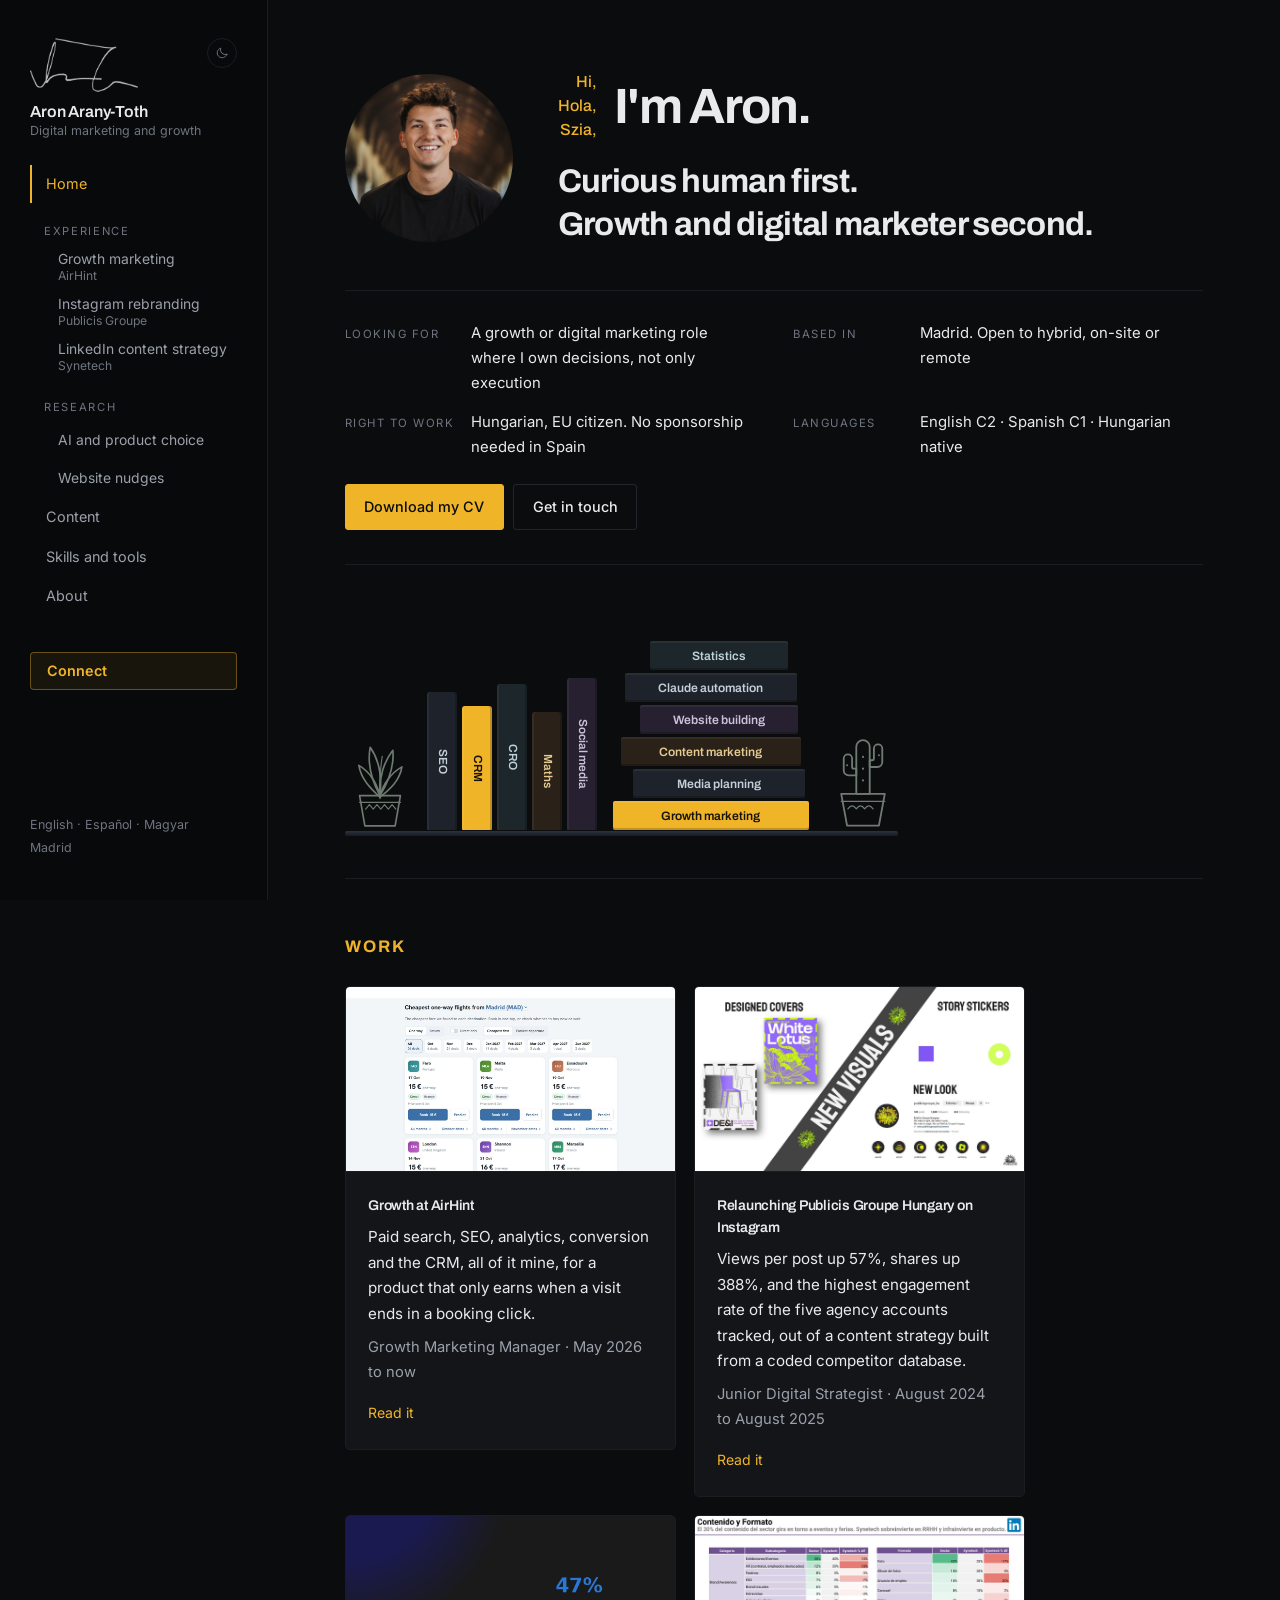
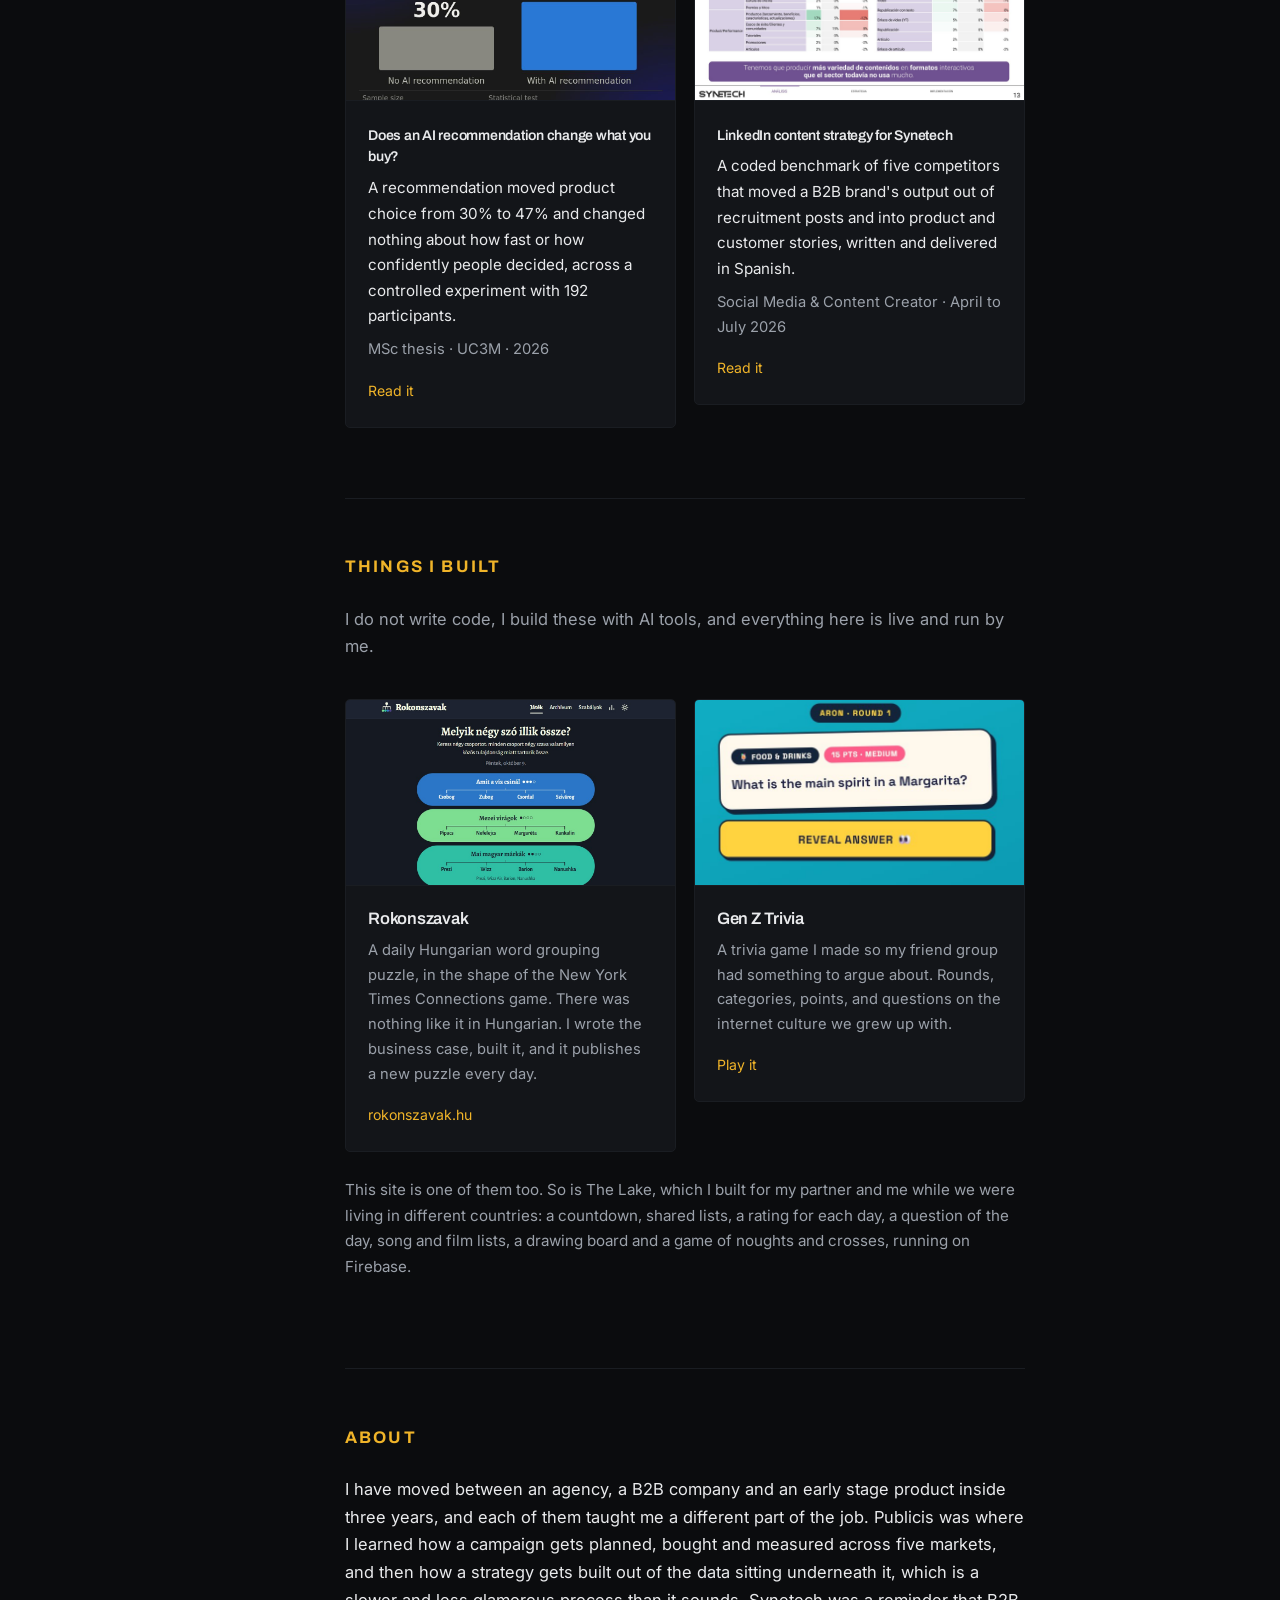
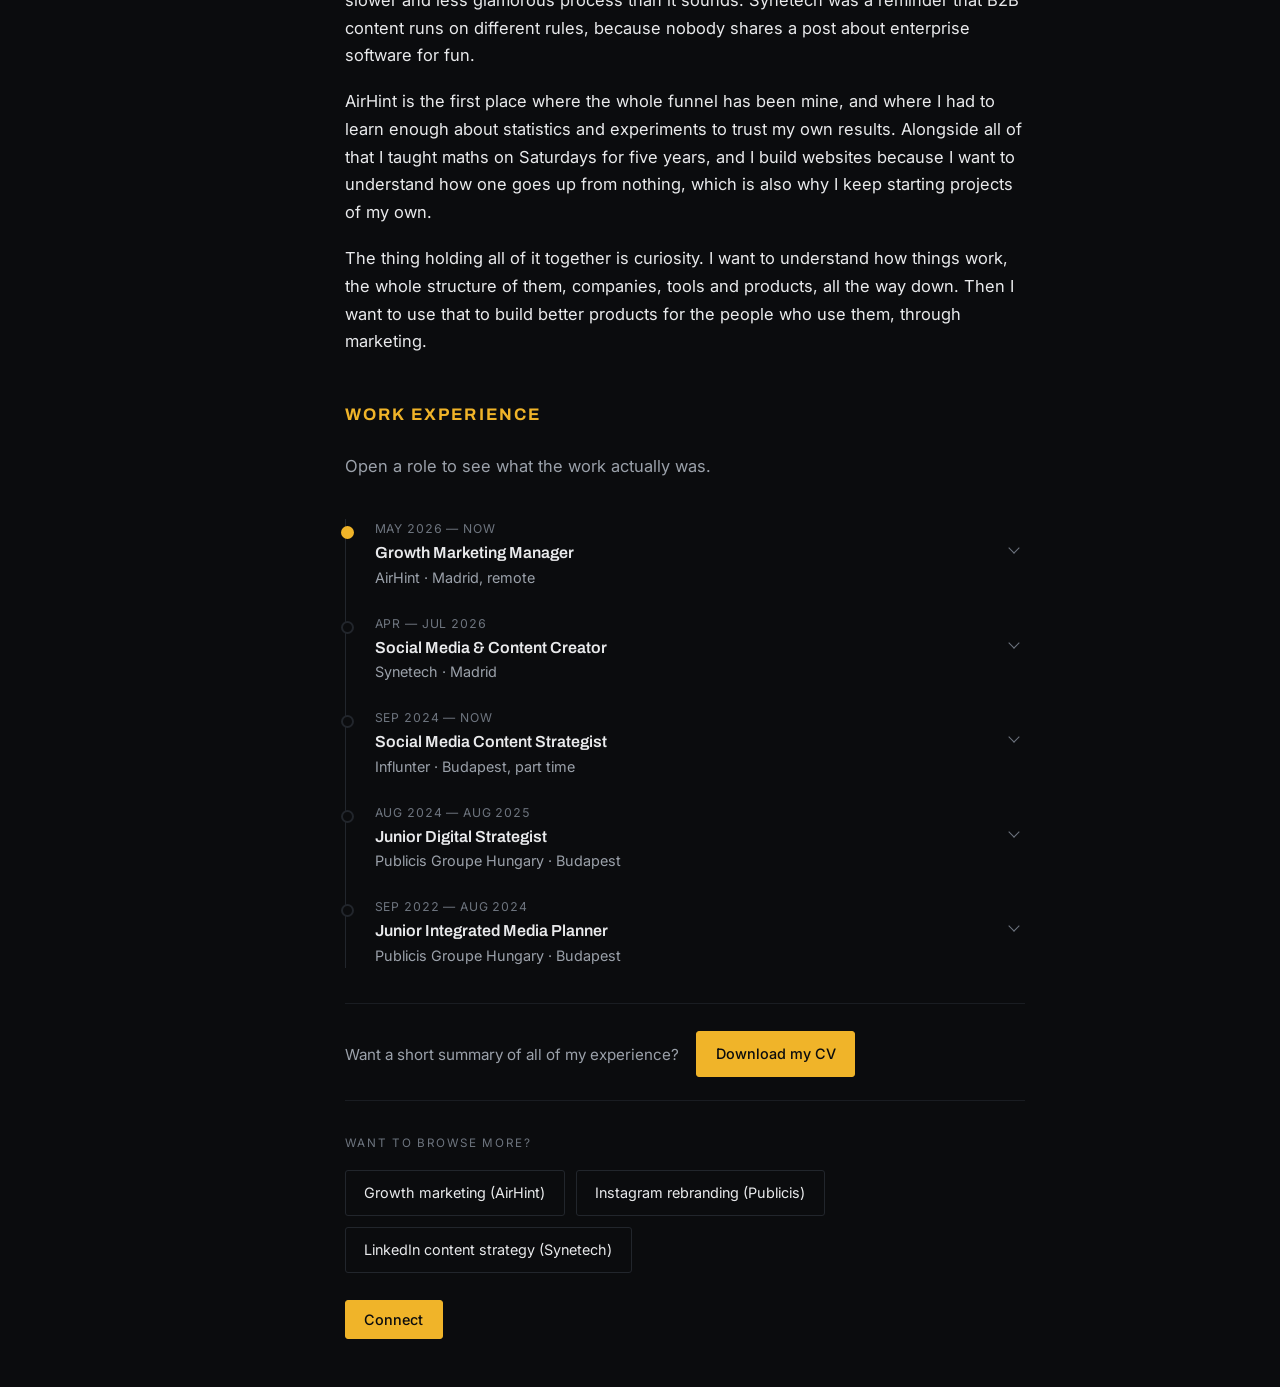
==== index.html @ 2235c55f "Add files via upload" ====
<!DOCTYPE html>
<html lang="en">
<head>
<meta charset="utf-8">
<meta name="viewport" content="width=device-width, initial-scale=1">
<title>Aron Arany-Toth — Digital marketing and growth</title>
<meta name="description" content="Digital marketing and growth. Paid search, content strategy and campaign analysis. Madrid, working in English, Spanish and Hungarian.">
<link rel="preconnect" href="https://fonts.googleapis.com">
<link rel="preconnect" href="https://fonts.gstatic.com" crossorigin>
<link href="https://fonts.googleapis.com/css2?family=Archivo:wght@500;600;700&family=Inter:wght@400;500;600&display=swap" rel="stylesheet">
<link rel="stylesheet" href="style.css">
<script>
(function(){var t="dark";try{t=localStorage.getItem("theme")||"dark";}catch(e){}document.documentElement.setAttribute("data-theme",t);})();
</script>
</head>
<body>
<a class="skip" href="#main">Skip to content</a>

<aside class="sidebar">
  <div class="side-top">
    <img class="signature" src="assets/signature.png" alt="">
    <div class="side-name">
      <strong>Aron Arany-Toth</strong>
      <span>Digital marketing and growth</span>
    </div>
    <button class="theme-toggle" type="button" data-theme-toggle title="Switch to light mode" aria-label="Switch to light mode">
      <svg class="icon-moon" viewBox="0 0 24 24" aria-hidden="true" xmlns="http://www.w3.org/2000/svg">
        <path d="M20.4 14.3A8.5 8.5 0 0 1 9.7 3.6a8.5 8.5 0 1 0 10.7 10.7Z"/>
      </svg>
      <svg class="icon-sun" viewBox="0 0 24 24" aria-hidden="true" xmlns="http://www.w3.org/2000/svg">
        <circle cx="12" cy="12" r="4.2"/>
        <path d="M12 2.4v2.4M12 19.2v2.4M4.2 4.2l1.7 1.7M18.1 18.1l1.7 1.7M2.4 12h2.4M19.2 12h2.4M4.2 19.8l1.7-1.7M18.1 5.9l1.7-1.7"/>
      </svg>
      <span class="sr-only theme-label">Light</span>
    </button>
  </div>

  <nav class="nav" aria-label="Pages">
    <a href="index.html" class="active">Home</a>
    <p class="nav-group">Experience</p>
    <a href="airhint.html" class="navsub two"><span class="n1">Growth marketing</span><span class="n2">AirHint</span></a>
    <a href="publicis.html" class="navsub two"><span class="n1">Instagram rebranding</span><span class="n2">Publicis Groupe</span></a>
    <a href="synetech.html" class="navsub two"><span class="n1">LinkedIn content strategy</span><span class="n2">Synetech</span></a>
    <p class="nav-group">Research</p>
    <a href="research.html" class="navsub">AI and product choice</a>
    <a href="research-booking.html" class="navsub">Website nudges</a>
    <a href="content.html">Content</a>
    <a href="skills.html">Skills and tools</a>
    <a href="about.html">About</a>
  </nav>

  <button class="nav-connect" type="button" data-connect>Connect</button>

  <div class="side-bottom">
    <p>English · Español · Magyar</p>
    <p>Madrid</p>
  </div>
</aside>

<main id="main">

<section class="hero">
  <img class="hero-photo" src="assets/aron.jpg" alt="Aron Arany-Toth">
  <div class="hero-text">
    <div class="greet">
      <div class="greet-langs"><span>Hi,</span><span>Hola,</span><span>Szia,</span></div>
      <h1 class="greet-name">I'm Aron.</h1>
    </div>
    <p class="hero-head">Curious human first.<br>Growth and digital marketer second.</p>
  </div>
</section>

<section class="facts">
  <dl>
    <div><dt>Looking for</dt><dd>A growth or digital marketing role where I own decisions, not only execution</dd></div>
    <div><dt>Based in</dt><dd>Madrid. Open to hybrid, on-site or remote</dd></div>
    <div><dt>Right to work</dt><dd>Hungarian, EU citizen. No sponsorship needed in Spain</dd></div>
    <div><dt>Languages</dt><dd>English C2 &#183; Spanish C1 &#183; Hungarian native</dd></div>
  </dl>
  <div class="facts-cta">
    <a class="btn primary" href="assets/cv.pdf">Download my CV</a>
    <button class="btn" type="button" data-connect>Get in touch</button>
  </div>
</section>

<section class="section curious">
  <div class="shelf">
    <div class="shelf-row">
      <svg class="plant" viewBox="0 0 82 150" aria-hidden="true" xmlns="http://www.w3.org/2000/svg">
      <path d="M41 104 C30 84 24 62 28 40 C38 54 44 76 41 104Z"/>
      <path d="M41 104 C52 86 60 66 58 44 C47 58 39 80 41 104Z"/>
      <path d="M41 106 C28 94 16 82 13 64 C27 72 38 88 41 106Z"/>
      <path d="M41 106 C55 95 67 84 70 66 C56 74 44 89 41 106Z"/>
      <path d="M41 108 C40 92 41 70 44 52" class="thin"/>
      <path d="M14 104 L68 104 L61 144 L21 144 Z"/>
      <path d="M14 113 L68 113" class="thin"/>
      <path d="M22 122 l5 -6 5 6 5 -6 5 6 5 -6 5 6 5 -6 5 6" class="thin"/>
    </svg>
      <ul class="standing">
        <li class="book sp1" style="height:138px;animation-delay:0ms"><a href="airhint.html"><span>SEO</span></a></li>
        <li class="book sp3" style="height:124px;animation-delay:60ms"><a href="airhint.html"><span>CRM</span></a></li>
        <li class="book sp4" style="height:146px;animation-delay:120ms"><a href="airhint.html"><span>CRO</span></a></li>
        <li class="book sp2" style="height:118px;animation-delay:180ms"><a href="about.html"><span>Maths</span></a></li>
        <li class="book sp5" style="height:152px;animation-delay:240ms"><a href="publicis.html"><span>Social media</span></a></li>
      </ul>
      <ul class="stack">
        <li class="flat sp4" style="width:138px;animation-delay:300ms"><a href="research.html">Statistics</a></li>
        <li class="flat sp1" style="width:172px;animation-delay:360ms"><a href="#built">Claude automation</a></li>
        <li class="flat sp5" style="width:158px;animation-delay:420ms"><a href="#built">Website building</a></li>
        <li class="flat sp2" style="width:180px;animation-delay:480ms"><a href="synetech.html">Content marketing</a></li>
        <li class="flat sp1" style="width:172px;animation-delay:540ms"><a href="skills.html">Media planning</a></li>
        <li class="flat sp3" style="width:196px;animation-delay:600ms"><a href="airhint.html">Growth marketing</a></li>
      </ul>
      <svg class="plant" viewBox="0 0 74 150" aria-hidden="true" xmlns="http://www.w3.org/2000/svg">
      <path d="M29 106 L29 50 a8 8 0 0 1 16 0 L45 106Z"/>
      <path d="M29 84 L20 84 a6 6 0 0 1 -6 -6 L14 64 a5 5 0 0 1 10 0 L24 74 a2 2 0 0 0 2 2 L29 76Z"/>
      <path d="M45 74 L54 74 a6 6 0 0 0 6 -6 L60 52 a5 5 0 0 0 -10 0 L50 64 a2 2 0 0 1 -2 2 L45 66Z"/>
      <circle cx="37" cy="62" r="1.3" class="fill"/><circle cx="37" cy="76" r="1.3" class="fill"/>
      <circle cx="37" cy="90" r="1.3" class="fill"/><circle cx="18" cy="72" r="1.2" class="fill"/>
      <circle cx="56" cy="60" r="1.2" class="fill"/>
      <path d="M11 106 L63 106 L56 144 L18 144 Z"/>
      <path d="M11 115 L63 115" class="thin"/>
      <path d="M19 124 q5 -7 10 0 q5 -7 10 0 q5 -7 10 0" class="thin"/>
    </svg>
    </div>
    <div class="shelf-board"></div>
  </div>
</section>

<section class="section">
  <h2 class="sec-title">Work</h2>
  <div class="cards">

    <article class="card">
      <a class="thumb wide" href="airhint.html">
        <img src="assets/airhint/deals-page.jpg" alt="The AirHint deals page">
      </a>
      <div class="card-body">
        <h3><a href="airhint.html">Growth at AirHint</a></h3>
        <p class="card-lead">Paid search, SEO, analytics, conversion and the CRM, all of it mine, for a product that only earns when a visit ends in a booking click.</p>
        <p class="card-meta">Growth Marketing Manager · May 2026 to now</p>
        <a href="airhint.html">Read it</a>
      </div>
    </article>

    <article class="card">
      <a class="thumb wide" href="publicis.html">
        <img src="assets/publicis/new-visuals.jpg" alt="Publicis Instagram redesign">
      </a>
      <div class="card-body">
        <h3><a href="publicis.html">Relaunching Publicis Groupe Hungary on Instagram</a></h3>
        <p class="card-lead">Views per post up 57%, shares up 388%, and the highest engagement rate of the five agency accounts tracked, out of a content strategy built from a coded competitor database.</p>
        <p class="card-meta">Junior Digital Strategist · August 2024 to August 2025</p>
        <a href="publicis.html">Read it</a>
      </div>
    </article>

    <article class="card">
      <a class="thumb wide" href="research.html">
        <img src="assets/thesis-chart.jpg" alt="Thesis result chart">
      </a>
      <div class="card-body">
        <h3><a href="research.html">Does an AI recommendation change what you buy?</a></h3>
        <p class="card-lead">A recommendation moved product choice from 30% to 47% and changed nothing about how fast or how confidently people decided, across a controlled experiment with 192 participants.</p>
        <p class="card-meta">MSc thesis · UC3M · 2026</p>
        <a href="research.html">Read it</a>
      </div>
    </article>

    <article class="card">
      <a class="thumb wide" href="synetech.html">
        <img src="assets/synetech/linkedin-formats.jpg" alt="LinkedIn content and format benchmark">
      </a>
      <div class="card-body">
        <h3><a href="synetech.html">LinkedIn content strategy for Synetech</a></h3>
        <p class="card-lead">A coded benchmark of five competitors that moved a B2B brand's output out of recruitment posts and into product and customer stories, written and delivered in Spanish.</p>
        <p class="card-meta">Social Media &amp; Content Creator · April to July 2026</p>
        <a href="synetech.html">Read it</a>
      </div>
    </article>

  </div>
</section>

<section id="built" class="section">
  <h2 class="sec-title">Things I built</h2>
  <p class="sec-intro">I do not write code, I build these with AI tools, and everything here is live and run by me.</p>
  <div class="cards">
    <article class="card">
      <a class="thumb wide" href="https://rokonszavak.hu" target="_blank" rel="noopener">
        <img src="assets/work/rokonszavak-game.jpg" alt="A solved Rokonszavak puzzle showing three colour-coded groups of four Hungarian words">
      </a>
      <div class="card-body">
        <h3>Rokonszavak</h3>
        <p>A daily Hungarian word grouping puzzle, in the shape of the New York Times Connections game. There was nothing like it in Hungarian. I wrote the business case, built it, and it publishes a new puzzle every day.</p>
        <a href="https://rokonszavak.hu" target="_blank" rel="noopener">rokonszavak.hu</a>
      </div>
    </article>
    <article class="card">
      <a class="thumb wide" href="https://theataron.github.io/genztrivia/" target="_blank" rel="noopener">
        <img src="assets/work/genz-trivia.jpg" alt="A Gen Z Trivia question card: food and drinks, 15 points, medium">
      </a>
      <div class="card-body">
        <h3>Gen Z Trivia</h3>
        <p>A trivia game I made so my friend group had something to argue about. Rounds, categories, points, and questions on the internet culture we grew up with.</p>
        <a href="https://theataron.github.io/genztrivia/" target="_blank" rel="noopener">Play it</a>
      </div>
    </article>
  </div>
  <p class="after-cards">This site is one of them too. So is The Lake, which I built for my partner and me while we were living in different countries: a countdown, shared lists, a rating for each day, a question of the day, song and film lists, a drawing board and a game of noughts and crosses, running on Firebase.</p>
</section>

<section class="section">
  <h2 class="sec-title">About</h2>
  <p>I have moved between an agency, a B2B company and an early stage product inside three years, and each of them taught me a different part of the job. Publicis was where I learned how a campaign gets planned, bought and measured across five markets, and then how a strategy gets built out of the data sitting underneath it, which is a slower and less glamorous process than it sounds. Synetech was a reminder that B2B content runs on different rules, because nobody shares a post about enterprise software for fun.</p>
  <p>AirHint is the first place where the whole funnel has been mine, and where I had to learn enough about statistics and experiments to trust my own results. Alongside all of that I taught maths on Saturdays for five years, and I build websites because I want to understand how one goes up from nothing, which is also why I keep starting projects of my own.</p>
  <p>The thing holding all of it together is curiosity. I want to understand how things work, the whole structure of them, companies, tools and products, all the way down. Then I want to use that to build better products for the people who use them, through marketing.</p>

  <h2 class="sec-title tl-title">Work experience</h2>
  <p class="sec-intro">Open a role to see what the work actually was.</p>
  <ol class="timeline">
    <li>
      <details class="tl-item">
        <summary>
          <span class="tl-date">May 2026 &mdash; now</span>
          <span class="tl-role">Growth Marketing Manager</span>
          <span class="tl-org">AirHint &middot; Madrid, remote</span>
        </summary>
        <ul class="tl-points">
          <li>Google Ads search campaigns in English, Spanish and Portuguese.</li>
          <li>SEO, and daily traffic analysis in Google Analytics and Search Console, including the work on where the site&rsquo;s AI referral traffic comes from and why it converts four times better than average.</li>
          <li>Conversion analysis and A/B tests in GrowthBook.</li>
          <li>The CRM and email lifecycle I am building in Brevo.</li>
        </ul>
        <p class="tl-link"><a href="airhint.html">Read the case study</a></p>
      </details>
    </li>
    <li>
      <details class="tl-item">
        <summary>
          <span class="tl-date">Apr &mdash; Jul 2026</span>
          <span class="tl-role">Social Media &amp; Content Creator</span>
          <span class="tl-org">Synetech &middot; Madrid</span>
        </summary>
        <ul class="tl-points">
          <li>Rebuilt the LinkedIn content strategy for an education technology company out of a coded benchmark of five competitors, written and delivered in Spanish.</li>
          <li>Brand assets, logos and icons drawn to their brand book in Illustrator.</li>
        </ul>
        <p class="tl-link"><a href="synetech.html">Read the case study</a></p>
      </details>
    </li>
    <li>
      <details class="tl-item">
        <summary>
          <span class="tl-date">Sep 2024 &mdash; now</span>
          <span class="tl-role">Social Media Content Strategist</span>
          <span class="tl-org">Influnter &middot; Budapest, part time</span>
        </summary>
        <ul class="tl-points">
          <li>Influencer and social concepts for Nike, Costa Coffee, Madame Tussauds and ChatGPT, on Instagram and TikTok.</li>
        </ul>
      </details>
    </li>
    <li>
      <details class="tl-item">
        <summary>
          <span class="tl-date">Aug 2024 &mdash; Aug 2025</span>
          <span class="tl-role">Junior Digital Strategist</span>
          <span class="tl-org">Publicis Groupe Hungary &middot; Budapest</span>
        </summary>
        <ul class="tl-points">
          <li>Paid and organic social across Instagram, TikTok, Facebook and LinkedIn for five European markets.</li>
          <li>Relaunched the agency&rsquo;s own Instagram account off a competitive content database I built.</li>
          <li>Turned campaign performance data into recommendations the creative team could act on, which is where most of my analytics habits come from.</li>
        </ul>
        <p class="tl-link"><a href="publicis.html">Read the case study</a></p>
      </details>
    </li>
    <li>
      <details class="tl-item">
        <summary>
          <span class="tl-date">Sep 2022 &mdash; Aug 2024</span>
          <span class="tl-role">Junior Integrated Media Planner</span>
          <span class="tl-org">Publicis Groupe Hungary &middot; Budapest</span>
        </summary>
        <ul class="tl-points">
          <li>Planned and monitored integrated campaigns across digital (local, social, programmatic), television, out of home, radio and partnerships, the largest of them carrying a yearly budget over &euro;4M.</li>
          <li>Clients: Disney, Disney+, National Geographic, Disney Channel, Lindt, Diageo and Spin Master, planned and tracked in Excel.</li>
          <li>Ad serving and audience research in Campaign Manager, AdReal, Gemius, Kantar and TGI, with the work tracked in Jira.</li>
        </ul>
      </details>
    </li>
  </ol>

  <div class="cv-cta">
    <p>Want a short summary of all of my experience?</p>
    <a class="btn primary" href="assets/cv.pdf">Download my CV</a>
  </div>
</section>


<nav class="onward" aria-label="More pages">
  <p class="onward-label">Want to browse more?</p>
  <div class="onward-links">
    <a href="airhint.html">Growth marketing (AirHint)</a>
    <a href="publicis.html">Instagram rebranding (Publicis)</a>
    <a href="synetech.html">LinkedIn content strategy (Synetech)</a>
  </div>
</nav>
<footer class="pagefoot">
  <button class="foot-connect btn primary" type="button" data-connect>Connect</button>
</footer>
</main>

<dialog id="connect-panel" class="connect">
  <div class="connect-inner">
    <button class="connect-close" type="button" data-connect-close aria-label="Close">&times;</button>
    <h2 class="connect-title">Connect</h2>

    <div class="c-block">
      <p class="c-label">Email</p>
      <p class="c-val">aranytotharon@gmail.com</p>
      <div class="c-actions">
        <a class="btn primary" href="mailto:aranytotharon@gmail.com">Compose an email</a>
        <button class="btn" type="button" data-copy="aranytotharon@gmail.com">Copy address</button>
      </div>
    </div>

    <div class="c-block">
      <p class="c-label">Stay in touch</p>
      <p class="c-note">I am most responsive on LinkedIn.</p>
      <div class="c-actions">
        <a class="btn" href="https://www.linkedin.com/in/aron-arany-toth/" target="_blank" rel="noopener">LinkedIn</a>
      </div>
    </div>

    <div class="c-block">
      <p class="c-label">CV</p>
      <div class="c-actions">
        <a class="btn" href="assets/cv.pdf">Download as PDF</a>
      </div>
    </div>
  </div>
</dialog>
<script src="script.js"></script>
</body>
</html>
---- style.css ----
/* ============================================================
   Aron Arany-Toth — portfolio
   Dark, multi-page, fixed sidebar on desktop.
   ============================================================ */

:root {
  --bg:        #0B0C0E;
  --bg-raise:  #131519;
  --bg-sink:   #08090B;
  --line:      #22262C;
  --line-soft: #1A1D22;
  --text:      #E9EAEC;
  --text-dim:  #9BA1AA;
  --text-mute: #6E757F;
  --accent:    #F0B429;
  --accent-dim:#8A6A1E;

  --sidebar-w: 268px;
  --measure:   68ch;

  --f-display: 'Archivo', system-ui, sans-serif;
  --f-body:    'Inter', system-ui, sans-serif;
}

/* ---------------- LIGHT THEME ----------------
   Every colour above is a token, so the theme is a token swap plus the
   handful of places that hard-code a colour for a reason. */
:root[data-theme="light"] {
  --bg:        #F6F5F2;
  --bg-raise:  #FFFFFF;
  --bg-sink:   #EDEBE5;
  --line:      #D6D3C9;
  --line-soft: #E4E1D8;
  --text:      #15171A;
  --text-dim:  #555B64;
  --text-mute: #7C828B;
  --accent:    #9A6A06;
  --accent-dim:#C9A24A;
}
:root[data-theme="light"] .skip,
:root[data-theme="light"] .btn.primary,
:root[data-theme="light"] .btn.primary:hover,
:root[data-theme="light"] .chip.on { color: #FFFFFF; }
:root[data-theme="light"] .btn.primary:hover { background: #80580A; border-color: #80580A; }
:root[data-theme="light"] .nav-connect { background: rgba(154,106,6,.07); border-color: rgba(154,106,6,.42); }
:root[data-theme="light"] .nav-connect:hover { background: rgba(154,106,6,.13); }
:root[data-theme="light"] dialog.connect { box-shadow: 0 24px 60px -16px rgba(30,26,14,.26); }
:root[data-theme="light"] dialog.connect::backdrop { background: rgba(32,30,24,.38); }
:root[data-theme="light"] .signature { filter: invert(1); opacity: .66; }
:root[data-theme="light"] .thumb.logo { background: linear-gradient(160deg, #F2F0EA, #E3E0D7); }
:root[data-theme="light"] .lvl-daily { color: #85600C; background: rgba(154,106,6,.12); }
:root[data-theme="light"] .lvl-used  { color: var(--text-dim); background: rgba(85,91,100,.09); }
:root[data-theme="light"] .lvl-basic { color: var(--text-mute); background: rgba(124,130,139,.11); }
:root[data-theme="light"] .plant { stroke: #8C9A8E; }
:root[data-theme="light"] .plant .fill { fill: #8C9A8E; }
:root[data-theme="light"] .book, :root[data-theme="light"] .flat {
  box-shadow: inset -2px 0 0 rgba(0,0,0,.08), inset 2px 0 0 rgba(255,255,255,.4);
}
:root[data-theme="light"] .sp1 { background: #3D4654; color: #EEF1F6; }
:root[data-theme="light"] .sp2 { background: #7A5B23; color: #FBF1DC; }
:root[data-theme="light"] .sp3 { background: #E2A520; color: #241B06; }
:root[data-theme="light"] .sp4 { background: #3B5058; color: #E5F0F4; }
:root[data-theme="light"] .sp5 { background: #4C3F5E; color: #EDE6F6; }
:root[data-theme="light"] .shelf-board {
  background: linear-gradient(180deg, #C8C2B4, #A79F8D);
  box-shadow: 0 7px 16px -8px rgba(60,52,34,.4);
}

* { box-sizing: border-box; }

[hidden] { display: none !important; }

.sr-only {
  position: absolute;
  width: 1px; height: 1px;
  padding: 0; margin: -1px;
  overflow: hidden;
  clip: rect(0 0 0 0);
  white-space: nowrap;
  border: 0;
}

html { scroll-behavior: smooth; scroll-padding-top: 2rem; }

body {
  margin: 0;
  background: var(--bg);
  color: var(--text);
  font-family: var(--f-body);
  font-size: 16.5px;
  line-height: 1.68;
  -webkit-font-smoothing: antialiased;
}

a { color: var(--accent); text-decoration: none; }
a:hover { text-decoration: underline; text-underline-offset: 3px; }

img { max-width: 100%; display: block; }

.skip { position: absolute; left: -9999px; background: var(--accent); color: #000; padding: .6rem 1rem; border-radius: 4px; }
.skip:focus { left: 1rem; top: 1rem; z-index: 100; }

/* ---------------- SIDEBAR ---------------- */

.sidebar {
  position: fixed;
  top: 0; left: 0; bottom: 0;
  width: var(--sidebar-w);
  padding: 2.4rem 1.9rem;
  background: var(--bg-sink);
  border-right: 1px solid var(--line-soft);
  display: flex;
  flex-direction: column;
  gap: 1rem;
  z-index: 10;
  overflow-y: auto;
  overscroll-behavior: contain;
  scrollbar-width: thin;
  scrollbar-color: var(--line) transparent;
}
.sidebar::-webkit-scrollbar { width: 6px; }
.sidebar::-webkit-scrollbar-thumb { background: var(--line); border-radius: 3px; }
.sidebar::-webkit-scrollbar-track { background: transparent; }

.side-top { position: relative; display: flex; flex-direction: column; align-items: flex-start; gap: .7rem; margin-bottom: .6rem; }

.signature {
  width: 108px;
  height: auto;
  opacity: .72;
  margin-bottom: -.15rem;
}

.side-name { display: flex; flex-direction: column; line-height: 1.35; }
.side-name strong {
  font-family: var(--f-display);
  font-weight: 600;
  font-size: 1rem;
  letter-spacing: -.012em;
}
.side-name span { font-size: .78rem; color: var(--text-mute); }

/* ---------------- CONNECT ---------------- */

.nav-connect {
  margin-top: 1.3rem;
  font-family: var(--f-body);
  font-size: .9rem;
  font-weight: 600;
  color: var(--accent);
  background: rgba(240, 180, 41, .07);
  border: 1px solid rgba(240, 180, 41, .38);
  border-radius: 4px;
  padding: .6rem 1rem;
  cursor: pointer;
  text-align: left;
  transition: background .2s ease, border-color .2s ease;
}
.nav-connect:hover { background: rgba(240, 180, 41, .14); border-color: var(--accent); }

.foot-connect {
  font-family: var(--f-body);
  font-size: .9rem;
  font-weight: 500;
  color: var(--text);
  background: transparent;
  border: 1px solid var(--line);
  border-radius: 3px;
  padding: .62rem 1.3rem;
  cursor: pointer;
  transition: border-color .2s ease, color .2s ease;
}
.foot-connect:hover { border-color: var(--accent); color: var(--accent); }

dialog.connect {
  border: 1px solid var(--line);
  border-radius: 7px;
  background: var(--bg-raise);
  color: var(--text);
  padding: 0;
  width: min(430px, calc(100vw - 2rem));
  box-shadow: 0 24px 60px -12px rgba(0,0,0,.65);
}
dialog.connect::backdrop { background: rgba(5, 6, 8, .72); }

.connect-inner { padding: 2rem 1.9rem 1.9rem; position: relative; }

.connect-close {
  position: absolute; top: .7rem; right: .8rem;
  background: none; border: 0;
  color: var(--text-mute);
  font-size: 1.5rem; line-height: 1;
  cursor: pointer; padding: .2rem .4rem;
}
.connect-close:hover { color: var(--text); }

.connect-title {
  font-family: var(--f-display);
  font-weight: 700;
  font-size: 1.05rem;
  letter-spacing: .13em;
  text-transform: uppercase;
  color: var(--accent);
  margin: 0 0 1.6rem;
}

.c-block { padding: 1.15rem 0; border-top: 1px solid var(--line-soft); }
.c-block:first-of-type { border-top: 0; padding-top: 0; }

.c-label {
  font-size: .72rem;
  letter-spacing: .13em;
  text-transform: uppercase;
  color: var(--text-mute);
  margin: 0 0 .5rem;
}
.c-val {
  font-family: var(--f-display);
  font-weight: 500;
  font-size: 1rem;
  margin: 0 0 .9rem;
  word-break: break-all;
}
.c-note { font-size: .93rem; color: var(--text-dim); margin: 0 0 .9rem; }
.c-actions { display: flex; flex-wrap: wrap; gap: .55rem; }
.c-actions .btn { cursor: pointer; font-family: var(--f-body); }
.c-actions button.btn { background: transparent; }
.c-actions .btn.copied { border-color: var(--accent); color: var(--accent); }

.nav { display: flex; flex-direction: column; gap: .1rem; }

.nav a {
  color: var(--text-dim);
  font-size: .9rem;
  padding: .42rem 0 .42rem .85rem;
  border-left: 2px solid transparent;
  transition: color .18s ease, border-color .18s ease;
}
.nav a:hover { color: var(--text); text-decoration: none; }
.nav a.active { color: var(--accent); border-left-color: var(--accent); }

.nav-group {
  font-size: .7rem;
  letter-spacing: .15em;
  text-transform: uppercase;
  color: var(--text-mute);
  margin: 1.1rem 0 .2rem .85rem;
}
.nav-group:first-child { margin-top: 0; }
.nav a.navsub { padding-left: 1.6rem; font-size: .87rem; margin: 0; }
.nav a.navsub.two { display: block; line-height: 1.3; padding-top: .3rem; padding-bottom: .3rem; }
.nav a.navsub.two .n1 { display: block; }
.nav a.navsub.two .n2 { display: block; font-size: .76rem; color: var(--text-mute); }
.nav a.navsub.two:hover .n2 { color: var(--text-dim); }

/* ---------------- HERO ---------------- */

.hero {
  display: flex;
  align-items: center;
  gap: 2.8rem;
  max-width: 1020px;
  padding: 4.4rem 0 2.8rem;
  border-bottom: 1px solid var(--line-soft);
}

.hero-photo {
  width: 168px; height: 168px;
  border-radius: 50%;
  object-fit: cover;
  flex-shrink: 0;
}

.hero-text { min-width: 0; }

.greet { display: flex; align-items: center; gap: 1.1rem; margin-bottom: 1.1rem; }

.greet-langs {
  display: flex;
  flex-direction: column;
  text-align: right;
  font-family: var(--f-display);
  font-weight: 500;
  font-size: 1rem;
  line-height: 1.5;
  color: var(--accent);
}

.greet-name {
  font-family: var(--f-display);
  font-weight: 700;
  font-size: clamp(2rem, 4.4vw, 3.1rem);
  line-height: 1;
  letter-spacing: -.035em;
  margin: 0;
  max-width: none;
}

.hero-head {
  font-family: var(--f-display);
  font-weight: 700;
  font-size: clamp(1.45rem, 2.7vw, 2.05rem);
  line-height: 1.3;
  letter-spacing: -.02em;
  color: var(--text);
  margin: 0;
  text-wrap: balance;
}


.side-bottom { margin-top: auto; padding-top: .6rem; flex-shrink: 0; font-size: .78rem; color: var(--text-mute); }
.side-bottom p { margin: .15rem 0; }

/* ---------------- MAIN ---------------- */

main {
  margin-left: var(--sidebar-w);
  padding: 0 clamp(1.5rem, 6vw, 6rem);
}

.section {
  max-width: var(--measure);
  padding: 4.4rem 0;
  border-bottom: 1px solid var(--line-soft);
}
.section + .section { padding-top: 3.4rem; }
.section:last-of-type { border-bottom: 0; padding-bottom: 1.4rem; }

.intro { padding-top: 7rem; }

.eyebrow {
  font-size: .74rem;
  letter-spacing: .16em;
  text-transform: uppercase;
  color: var(--text-mute);
  margin: 0 0 1.3rem;
}

h1 {
  font-family: var(--f-display);
  font-weight: 700;
  font-size: clamp(1.9rem, 3.6vw, 2.7rem);
  line-height: 1.17;
  letter-spacing: -.028em;
  margin: 0 0 1.5rem;
  max-width: 22ch;
  text-wrap: balance;
}
.page-title { max-width: 24ch; margin-bottom: .7rem; }

.lead { font-size: 1.07rem; color: var(--text-dim); margin: 0 0 2rem; }
h1 + .lead, .case-meta + .lead { margin-top: 1.6rem; }

.sec-title {
  font-family: var(--f-display);
  font-weight: 700;
  font-size: 1.05rem;
  letter-spacing: .13em;
  text-transform: uppercase;
  color: var(--accent);
  margin: 0 0 1.5rem;
}

.sub {
  font-family: var(--f-display);
  font-weight: 600;
  font-size: 1.14rem;
  letter-spacing: -.012em;
  margin: 2.8rem 0 .8rem;
}

.sec-intro { color: var(--text-dim); margin: 0 0 2.4rem; }

h3 {
  font-family: var(--f-display);
  font-weight: 600;
  font-size: 1.22rem;
  line-height: 1.32;
  letter-spacing: -.015em;
  margin: 0 0 .4rem;
}

p { margin: 0 0 1.15rem; }

.case-meta { font-size: .85rem; color: var(--text-mute); margin: 0; }
.card-meta { font-size: .78rem; color: var(--text-mute); margin: 0 0 .7rem; }
.note { font-size: .92rem; color: var(--text-mute); border-left: 2px solid var(--line); padding-left: 1rem; margin-top: 1.6rem; }
.links { margin-top: 2rem; font-size: .93rem; }

/* ---------------- BUTTONS ---------------- */

.cta { display: flex; flex-wrap: wrap; gap: .7rem; }

.btn {
  display: inline-block;
  padding: .62rem 1.15rem;
  border: 1px solid var(--line);
  border-radius: 3px;
  color: var(--text);
  font-size: .9rem;
  font-weight: 500;
  transition: border-color .2s ease, background .2s ease, color .2s ease;
}
.btn:hover { border-color: var(--accent); color: var(--accent); text-decoration: none; }
.btn.primary { background: var(--accent); border-color: var(--accent); color: #0B0C0E; }
.btn.primary:hover { background: #ffc949; border-color: #ffc949; color: #0B0C0E; }

/* ---------------- STATS ---------------- */

.stat-block {
  background: var(--bg-raise);
  border: 1px solid var(--line-soft);
  border-radius: 5px;
  padding: 1.7rem 1.6rem 1.3rem;
  margin: 2rem 0;
}

.stat-label {
  font-size: .73rem;
  letter-spacing: .12em;
  text-transform: uppercase;
  color: var(--text-mute);
  margin: 0 0 1.1rem;
}
.stat-block .stats + .stat-label { margin-top: 2rem; }

.stats {
  display: grid;
  grid-template-columns: repeat(auto-fit, minmax(135px, 1fr));
  gap: 1.4rem 1.2rem;
  margin: 0;
}
.stat { display: flex; flex-direction: column; gap: .2rem; }
.stat .num {
  font-family: var(--f-display);
  font-weight: 700;
  font-size: 1.35rem;
  letter-spacing: -.02em;
  color: var(--accent);
  font-variant-numeric: tabular-nums;
}
.stat .cap { font-size: .8rem; line-height: 1.4; color: var(--text-dim); }

/* ---------------- FIGURES ---------------- */

.fig { margin: 1.6rem 0 2.2rem; }
.fig img {
  border-radius: 5px;
  border: 1px solid var(--line-soft);
  width: 100%;
}

.fig-row {
  display: grid;
  grid-template-columns: repeat(auto-fit, minmax(230px, 1fr));
  gap: 1rem;
  margin: 1.6rem 0 2.2rem;
}
.fig-row .fig { margin: 0; }

/* ---------------- CARDS ---------------- */

.cards {
  display: grid;
  grid-template-columns: repeat(auto-fit, minmax(255px, 1fr));
  gap: 1.1rem;
  align-items: start;
}

.card {
  background: var(--bg-raise);
  border: 1px solid var(--line-soft);
  border-radius: 5px;
  overflow: hidden;
  transition: border-color .22s ease;
  display: flex;
  flex-direction: column;
}
.card:hover { border-color: var(--line); }

.card-body { padding: 1.4rem; }
.card h3 { font-size: 1.04rem; margin-bottom: .5rem; }
.card h3 a { color: var(--text); }
.card h3 a:hover { color: var(--accent); text-decoration: none; }
.card p { font-size: .92rem; color: var(--text-dim); margin-bottom: .9rem; }
.card a { font-size: .88rem; }

.thumb {
  display: block;
  aspect-ratio: 1 / 1;
  overflow: hidden;
  background: var(--bg-sink);
  border-bottom: 1px solid var(--line-soft);
}
.thumb img { width: 100%; height: 100%; object-fit: cover; object-position: center top; transition: transform .4s ease; }
.thumb:hover img { transform: scale(1.03); }

.thumb.wide { aspect-ratio: 16 / 9; }
.thumb.wide img { object-position: center center; }

.thumb.logo {
  aspect-ratio: 16 / 9;
  display: grid; place-items: center;
  background: linear-gradient(160deg, #1b1f26, #101317);
}
.thumb.logo img { width: auto; height: 50%; object-fit: contain; border-radius: 12px; }
.thumb.logo:hover img { transform: scale(1.05); }

/* ---------------- SKILLS ---------------- */

.quotes { list-style: none; margin: 0; padding: 0; }

.skill-grid {
  display: grid;
  grid-template-columns: repeat(auto-fit, minmax(230px, 1fr));
  gap: .7rem;
  align-items: start;
}

.skill-card {
  background: var(--bg-raise);
  border: 1px solid var(--line-soft);
  border-radius: 5px;
  transition: border-color .2s ease;
}
.skill-card:hover { border-color: var(--line); }
.skill-card[open] { border-color: var(--line); }

.skill-card summary {
  list-style: none;
  cursor: pointer;
  padding: 1rem 2.3rem 1rem 1.15rem;
  font-family: var(--f-display);
  font-weight: 600;
  font-size: .97rem;
  line-height: 1.35;
  position: relative;
}
.skill-card summary::-webkit-details-marker { display: none; }
.sk-name { display: block; }
.sk-hint {
  display: block;
  font-family: var(--f-body);
  font-weight: 400;
  font-size: .82rem;
  color: var(--text-mute);
  margin-top: .22rem;
  line-height: 1.4;
}
.skill-card summary::after {
  content: "+";
  position: absolute;
  right: 1.05rem; top: 50%;
  transform: translateY(-50%);
  color: var(--accent);
  font-family: var(--f-body);
  font-weight: 400;
  font-size: 1.15rem;
  line-height: 1;
}
.skill-card[open] summary::after { content: "\2212"; }

.skill-body { padding: 0 1.15rem 1.15rem; }
.skill-body p { font-size: .91rem; color: var(--text-dim); margin: 0; }

/* ---------------- TOOLS ---------------- */

.chips { display: flex; flex-wrap: wrap; gap: .45rem; margin-bottom: 1.8rem; }

.chip {
  font-family: var(--f-body);
  font-size: .83rem;
  font-weight: 500;
  color: var(--text-dim);
  background: transparent;
  border: 1px solid var(--line);
  border-radius: 99px;
  padding: .36rem .85rem;
  cursor: pointer;
  transition: border-color .18s ease, color .18s ease, background .18s ease;
}
.chip:hover { color: var(--text); border-color: var(--text-mute); }
.chip.on { background: var(--accent); border-color: var(--accent); color: #0B0C0E; font-weight: 600; }

.tools { list-style: none; margin: 0; padding: 0; display: grid; gap: .6rem; grid-template-columns: repeat(auto-fit, minmax(255px, 1fr)); }
.tools .tool { height: 100%; }

.tool {
  background: var(--bg-raise);
  border: 1px solid var(--line-soft);
  border-radius: 5px;
  padding: 1rem 1.15rem;
}
.tool-head { display: flex; align-items: baseline; gap: .6rem; flex-wrap: wrap; margin-bottom: .35rem; }
.tool-name { font-family: var(--f-display); font-weight: 600; font-size: .95rem; }
.tool p { font-size: .88rem; color: var(--text-dim); margin: 0; }

.lvl {
  font-size: .66rem;
  letter-spacing: .09em;
  text-transform: uppercase;
  font-weight: 600;
  padding: .13rem .45rem;
  border-radius: 3px;
  white-space: nowrap;
}
.lvl-daily { color: #DFC07A; background: rgba(240,180,41,.13); }
.lvl-used  { color: var(--text-dim); background: rgba(155,161,170,.1); }
.lvl-basic { color: var(--text-mute); background: rgba(110,117,127,.12); }

.tools-empty { color: var(--text-mute); font-size: .92rem; margin-top: 1rem; }

/* ---------------- QUOTES ---------------- */

.quotes li { padding: 1.7rem 0; border-top: 1px solid var(--line-soft); }
.quotes li:last-child { border-bottom: 1px solid var(--line-soft); }

.quotes blockquote {
  font-family: var(--f-display);
  font-weight: 500;
  font-size: 1.16rem;
  line-height: 1.45;
  letter-spacing: -.012em;
  margin: 0 0 .6rem;
  color: var(--text);
}
.quotes blockquote::before { content: '“'; color: var(--accent-dim); }
.quotes blockquote::after  { content: '”'; color: var(--accent-dim); }

.attr { font-size: .82rem; color: var(--text-mute); margin: 0 0 .5rem; }
.gloss { font-size: .93rem; color: var(--text-dim); margin: 0; }

.after-cards { margin-top: 1.6rem; color: var(--text-dim); font-size: .95rem; }

/* ---------------- FACTS STRIP ---------------- */

.facts {
  max-width: 860px;
  padding: 1.9rem 0 2.1rem;
  border-bottom: 1px solid var(--line-soft);
}
.facts dl {
  margin: 0 0 1.5rem;
  display: grid;
  grid-template-columns: repeat(auto-fit, minmax(290px, 1fr));
  gap: .85rem 2.4rem;
}
.facts dl > div { display: grid; grid-template-columns: 112px 1fr; gap: .9rem; align-items: baseline; }
.facts dt {
  font-size: .71rem;
  letter-spacing: .13em;
  text-transform: uppercase;
  color: var(--text-mute);
}
.facts dd { margin: 0; font-size: .93rem; color: var(--text); }
.facts-cta { display: flex; flex-wrap: wrap; gap: .6rem; }
.facts-cta button.btn { cursor: pointer; font-family: var(--f-body); background: transparent; }

/* ---------------- CURIOUS + BOOKSHELF ---------------- */

.curious { max-width: 860px; padding-bottom: 2.6rem; }

.shelf { margin: .4rem 0 0; width: fit-content; max-width: 100%; }

.shelf-row {
  display: flex;
  align-items: flex-end;
  justify-content: center;
  gap: 16px;
  padding: 0 4px;
}

.plant {
  width: 62px;
  height: auto;
  flex-shrink: 0;
  fill: none;
  stroke: #6E7B70;
  stroke-width: 2.2;
  stroke-linejoin: round;
  stroke-linecap: round;
}
.plant .thin { stroke-width: 1.5; }
.plant .fill { fill: #6E7B70; stroke: none; }

.standing, .stack { list-style: none; margin: 0; padding: 0; }

.standing { display: flex; align-items: flex-end; gap: 5px; }

.book {
  writing-mode: vertical-rl;
  text-orientation: mixed;
  display: flex;
  align-items: center;
  justify-content: center;
  width: 30px;
  padding: 12px 0;
  border-radius: 3px 3px 1px 1px;
  font-family: var(--f-display);
  font-weight: 600;
  font-size: .74rem;
  white-space: nowrap;
  overflow: hidden;
  transform-origin: bottom center;
  transition: transform .22s cubic-bezier(.2,.8,.3,1);
  animation: bookRise .6s cubic-bezier(.2,.8,.3,1) backwards;
  box-shadow: inset -2px 0 0 rgba(0,0,0,.22), inset 2px 0 0 rgba(255,255,255,.05);
}
.book:hover { transform: translateY(-8px); }
.book a, .flat a { color: inherit; text-decoration: none; display: flex; align-items: center; justify-content: center; width: 100%; height: 100%; }
.book a { writing-mode: inherit; }
.book:focus-within { transform: translateY(-8px); }
.flat:focus-within { transform: translateX(7px); }

.stack { display: flex; flex-direction: column; align-items: center; gap: 3px; }

.flat {
  height: 29px;
  display: flex;
  align-items: center;
  justify-content: center;
  border-radius: 2px;
  font-family: var(--f-display);
  font-weight: 600;
  font-size: .76rem;
  white-space: nowrap;
  transition: transform .2s cubic-bezier(.2,.8,.3,1);
  animation: bookSlide .55s cubic-bezier(.2,.8,.3,1) backwards;
  box-shadow: inset 0 -2px 0 rgba(0,0,0,.2), inset 0 2px 0 rgba(255,255,255,.05);
}
.flat:hover { transform: translateX(7px); }
.stack .flat:nth-child(odd)  { margin-left: 9px; }
.stack .flat:nth-child(even) { margin-right: 7px; }

.sp1 { background: #1E232B; color: #C6CEDA; }
.sp2 { background: #2A2118; color: #E3CA91; }
.sp3 { background: var(--accent); color: #17130A; }
.sp4 { background: #1D262A; color: #BCD1D8; }
.sp5 { background: #272030; color: #CCC0DA; }

.shelf-board {
  height: 5px;
  margin-top: 1px;
  border-radius: 2px;
  background: linear-gradient(180deg, #2C333B, #171B20);
  box-shadow: 0 7px 16px -8px rgba(0,0,0,.85);
}

@keyframes bookRise {
  from { transform: translateY(26px); opacity: 0; }
  to   { transform: translateY(0);    opacity: 1; }
}
@keyframes bookSlide {
  from { transform: translateX(-22px); opacity: 0; }
  to   { transform: translateX(0);     opacity: 1; }
}

.cv-cta {
  display: flex;
  align-items: center;
  flex-wrap: wrap;
  gap: 1.1rem;
  margin-top: 2.2rem;
  padding-top: 1.7rem;
  border-top: 1px solid var(--line-soft);
}
.cv-cta p { margin: 0; color: var(--text-dim); font-size: .95rem; }

.card-lead {
  font-size: .95rem !important;
  color: var(--text) !important;
  margin-bottom: .55rem !important;
}

.why {
  font-size: .92rem;
  color: var(--text-dim);
  border-left: 2px solid var(--accent-dim);
  padding-left: 1rem;
  margin: 1.4rem 0 1.8rem;
}

/* ---------------- TIMELINE ---------------- */

.tl-title { margin-top: 2.8rem; }

.timeline {
  list-style: none;
  margin: 0;
  padding: 0 0 0 1.5rem;
  border-left: 1px solid var(--line);
}
.timeline > li {
  position: relative;
  padding: 0 0 1.5rem .3rem;
}
.timeline > li:last-child { padding-bottom: 0; }
.timeline > li::before {
  content: "";
  position: absolute;
  left: -1.8rem;
  top: .42rem;
  width: 9px; height: 9px;
  border-radius: 50%;
  background: var(--bg);
  border: 2px solid var(--line);
}
.timeline > li:first-child::before { background: var(--accent); border-color: var(--accent); }

.tl-date {
  display: block;
  font-size: .76rem;
  letter-spacing: .07em;
  text-transform: uppercase;
  color: var(--text-mute);
  font-variant-numeric: tabular-nums;
  margin-bottom: .22rem;
}
.tl-role {
  display: block;
  font-family: var(--f-display);
  font-weight: 600;
  font-size: 1rem;
  line-height: 1.3;
}
.tl-role a { color: var(--text); }
.tl-role a:hover { color: var(--accent); text-decoration: none; }
.tl-org { display: block; font-size: .9rem; color: var(--text-dim); margin-top: .1rem; }

/* ---------------- CHARTS ---------------- */

.chart-fig { margin: 1.8rem 0 2.2rem; }
.chart-fig figcaption {
  font-size: .82rem;
  color: var(--text-mute);
  margin-top: .7rem;
  line-height: 1.5;
}
.chart { width: 100%; height: auto; display: block; overflow: visible; }

.c-grid { stroke: var(--line-soft); stroke-width: 1; }
.c-bar  { fill: var(--accent); transition: fill .18s ease; }
.c-bar:hover { fill: #ffc949; }
.c-lab  { fill: var(--text-dim); font-family: var(--f-body); font-size: 12.5px; }
.c-val  { fill: var(--text); font-family: var(--f-display); font-weight: 600; font-size: 13px; font-variant-numeric: tabular-nums; }
.c-tick { fill: var(--text-mute); font-family: var(--f-body); font-size: 11px; font-variant-numeric: tabular-nums; }
.c-note { fill: var(--text-mute); font-family: var(--f-body); font-size: 10.5px; letter-spacing: .04em; }

.hero-stat {
  display: flex;
  align-items: center;
  gap: 1.6rem;
  background: var(--bg-raise);
  border: 1px solid var(--line-soft);
  border-radius: 5px;
  padding: 1.6rem 1.7rem;
  margin: 1.8rem 0 2rem;
}
.hero-num {
  font-family: var(--f-display);
  font-weight: 700;
  font-size: clamp(2.4rem, 5vw, 3.4rem);
  line-height: 1;
  letter-spacing: -.035em;
  color: var(--accent);
  flex-shrink: 0;
}
.hero-stat p { margin: 0; font-size: .95rem; color: var(--text-dim); }

.fig.narrow { max-width: 420px; }
.fig figcaption { font-size: .82rem; color: var(--text-mute); margin-top: .7rem; line-height: 1.5; }

/* ---------------- ONWARD + FOOTER ---------------- */

.onward {
  max-width: var(--measure);
  border-top: 1px solid var(--line-soft);
  padding: 2.1rem 0 0;
  margin-top: 0;
}
.onward-label {
  font-size: .73rem;
  letter-spacing: .14em;
  text-transform: uppercase;
  color: var(--text-mute);
  margin: 0 0 1rem;
}
.onward-links { display: flex; flex-wrap: wrap; gap: .7rem; }
.onward-links a {
  display: inline-block;
  padding: .62rem 1.15rem;
  border: 1px solid var(--line);
  border-radius: 3px;
  color: var(--text);
  font-size: .9rem;
  transition: border-color .2s ease, color .2s ease;
}
.onward-links a:hover { border-color: var(--accent); color: var(--accent); text-decoration: none; }

.pagefoot {
  max-width: var(--measure);
  padding: 1.7rem 0 3rem;
  font-size: .85rem;
  color: var(--text-mute);
}
.pagefoot p { margin: 0; }

/* ---------------- RESPONSIVE ---------------- */

/* ---------------- THEME TOGGLE ---------------- */

.theme-toggle {
  position: absolute;
  top: 0;
  right: 0;
  width: 30px;
  height: 30px;
  display: grid;
  place-items: center;
  color: var(--text-mute);
  background: transparent;
  border: 1px solid var(--line-soft);
  border-radius: 50%;
  cursor: pointer;
  transition: color .18s ease, border-color .18s ease;
}
.theme-toggle:hover { color: var(--accent); border-color: var(--accent-dim); }
.theme-toggle svg { width: 14px; height: 14px; fill: none; stroke: currentColor; stroke-width: 1.7; stroke-linecap: round; }
.theme-toggle .icon-sun { display: none; }
:root[data-theme="light"] .theme-toggle .icon-sun { display: block; }
:root[data-theme="light"] .theme-toggle .icon-moon { display: none; }

/* ---------------- TOOL SEARCH ---------------- */

.tool-search {
  position: relative;
  display: flex;
  align-items: center;
  margin-bottom: .9rem;
  max-width: 340px;
}
.tool-search svg {
  position: absolute;
  left: .78rem;
  width: 15px; height: 15px;
  fill: none; stroke: var(--text-mute); stroke-width: 1.8; stroke-linecap: round;
  pointer-events: none;
}
.tool-search input {
  width: 100%;
  font-family: var(--f-body);
  font-size: .9rem;
  color: var(--text);
  background: var(--bg-raise);
  border: 1px solid var(--line);
  border-radius: 99px;
  padding: .48rem 2.1rem .48rem 2.3rem;
  outline: none;
  transition: border-color .18s ease;
}
.tool-search input::placeholder { color: var(--text-mute); }
.tool-search input:focus { border-color: var(--accent-dim); }
.tool-search input::-webkit-search-cancel-button { display: none; }
.tq-clear {
  position: absolute;
  right: .55rem;
  width: 20px; height: 20px;
  display: grid; place-items: center;
  font-size: 1.05rem;
  line-height: 1;
  color: var(--text-mute);
  background: transparent;
  border: 0;
  border-radius: 50%;
  cursor: pointer;
}
.tq-clear:hover { color: var(--text); }

/* ---------------- TIMELINE, OPENABLE ---------------- */

.tl-item summary {
  list-style: none;
  cursor: pointer;
  position: relative;
  padding-right: 1.8rem;
}
.tl-item summary::-webkit-details-marker { display: none; }
.tl-item summary::after {
  content: "";
  position: absolute;
  right: .4rem;
  top: 1.55rem;
  width: 7px; height: 7px;
  border-right: 1.6px solid var(--text-mute);
  border-bottom: 1.6px solid var(--text-mute);
  transform: rotate(45deg);
  transition: transform .2s ease, border-color .2s ease;
}
.tl-item[open] summary::after { transform: rotate(-135deg); }
.tl-item summary:hover::after { border-color: var(--accent); }
.tl-item summary:hover .tl-role { color: var(--accent); }
.tl-role { transition: color .18s ease; }

.tl-points {
  list-style: none;
  margin: .7rem 0 0;
  padding: 0;
}
.tl-points li {
  position: relative;
  padding: 0 0 .45rem .95rem;
  font-size: .92rem;
  color: var(--text-dim);
  line-height: 1.55;
}
.tl-points li::before {
  content: "";
  position: absolute;
  left: 0; top: .66rem;
  width: 4px; height: 4px;
  border-radius: 50%;
  background: var(--accent-dim);
  border: 0;
}
.tl-link { margin: .3rem 0 0; font-size: .88rem; }

/* ---------------- CASE STUDY BLOCKS ---------------- */

/* Sparingly: three or four per page, no more. */
.hi {
  background: rgba(240, 180, 41, .14);
  color: var(--text);
  box-shadow: 0 0 0 .18em rgba(240, 180, 41, .14);
  border-radius: 2px;
}
:root[data-theme="light"] .hi {
  background: rgba(154, 106, 6, .15);
  box-shadow: 0 0 0 .18em rgba(154, 106, 6, .15);
}

.bullets {
  list-style: none;
  margin: .9rem 0 1.6rem;
  padding: 0;
  max-width: var(--measure);
}
.bullets li {
  position: relative;
  padding: 0 0 .62rem 1.1rem;
  color: var(--text-dim);
  line-height: 1.6;
}
.bullets li:last-child { padding-bottom: 0; }
.bullets li::before {
  content: "";
  position: absolute;
  left: 0; top: .72rem;
  width: 5px; height: 5px;
  border-radius: 50%;
  background: var(--accent-dim);
}

.kicker {
  font-family: var(--f-display);
  font-weight: 500;
  font-size: 1.08rem;
  line-height: 1.5;
  letter-spacing: -.01em;
  color: var(--text);
  border-left: 2px solid var(--accent);
  padding-left: 1.05rem;
  margin: 2rem 0 1.5rem;
  max-width: var(--measure);
}

.statrow {
  display: grid;
  grid-template-columns: repeat(auto-fit, minmax(170px, 1fr));
  gap: .6rem;
  margin: 0 0 1.8rem;
}
.statrow > div {
  background: var(--bg-raise);
  border: 1px solid var(--line-soft);
  border-radius: 5px;
  padding: 1rem 1.1rem 1.05rem;
}
.statrow strong {
  display: block;
  font-family: var(--f-display);
  font-weight: 700;
  font-size: 1.65rem;
  line-height: 1.1;
  letter-spacing: -.02em;
  color: var(--accent);
  font-variant-numeric: tabular-nums;
  margin-bottom: .35rem;
}
.statrow span {
  display: block;
  font-size: .84rem;
  line-height: 1.45;
  color: var(--text-dim);
}

.recs {
  list-style: none;
  margin: 1.2rem 0 1.8rem;
  padding: 0;
  max-width: var(--measure);
}
.recs li {
  border-top: 1px solid var(--line-soft);
  padding: 1.05rem 0;
  color: var(--text-dim);
  line-height: 1.62;
}
.recs li:last-child { border-bottom: 1px solid var(--line-soft); }
.recs strong {
  color: var(--text);
  font-family: var(--f-display);
  font-weight: 600;
}
.tag {
  display: inline-block;
  font-size: .64rem;
  letter-spacing: .09em;
  text-transform: uppercase;
  font-weight: 600;
  padding: .14rem .45rem;
  border-radius: 3px;
  margin-right: .5rem;
  vertical-align: .1em;
  white-space: nowrap;
}
.tag.live { color: #0B0C0E; background: var(--accent); }
.tag.prod { color: var(--text-dim); background: rgba(155, 161, 170, .14); }
:root[data-theme="light"] .tag.live { color: #FFFFFF; }
:root[data-theme="light"] .tag.prod { background: rgba(85, 91, 100, .12); }

@media (max-width: 900px) {
  .sidebar {
    position: sticky;
    top: 0; bottom: auto;
    width: 100%;
    flex-direction: row;
    align-items: center;
    gap: 1.2rem;
    padding: .85rem 1rem;
    border-right: 0;
    border-bottom: 1px solid var(--line-soft);
    overflow-x: auto;
    scrollbar-width: none;
  }
  .sidebar::-webkit-scrollbar { display: none; }

  .side-top { flex-shrink: 0; flex-direction: row; align-items: center; gap: .7rem; margin-bottom: 0; }
  .side-name span { display: none; }
  .side-name strong { font-size: .9rem; white-space: nowrap; }
  .signature { display: none; }

  .nav-connect { margin-top: 0; flex-shrink: 0; white-space: nowrap; padding: .4rem .9rem; font-size: .85rem; }

  .nav { flex-direction: row; gap: .3rem; }
  .nav a {
    white-space: nowrap;
    padding: .3rem .6rem;
    border-left: 0;
    border-bottom: 2px solid transparent;
    font-size: .85rem;
  }
  .nav a.active { border-left: 0; border-bottom-color: var(--accent); }
  .nav a.navsub { padding-left: .6rem; font-size: .85rem; }
  .nav-group { display: none; }

  .hero {
    flex-direction: column;
    align-items: flex-start;
    gap: 1.5rem;
    padding: 2.6rem 0 2.4rem;
  }
  .hero-photo { width: 124px; height: 124px; }
  .facts dl > div { grid-template-columns: 1fr; gap: .1rem; }
  .facts dl { gap: 1rem; }
  .greet-langs { font-size: .92rem; }

  .side-bottom { display: none; }
  .sidebar { overflow-y: auto; }
  .theme-toggle { position: static; margin-left: .3rem; }

  main { margin-left: 0; padding: 0 1rem; }

  .section { padding: 3rem 0; }
  .section + .section { padding-top: 2.4rem; }
  .intro { padding-top: 3rem; }
  h1 { font-size: clamp(1.6rem, 7vw, 2.1rem); }

  .tools li { grid-template-columns: 1fr; gap: .2rem; }
  .statrow { grid-template-columns: 1fr; }
  .statrow strong { font-size: 1.45rem; }
  .kicker { font-size: 1rem; padding-left: .85rem; }
  .hero-stat { flex-direction: column; align-items: flex-start; gap: .8rem; }
  .shelf { overflow-x: auto; scrollbar-width: none; padding-bottom: 2px; }
  .shelf::-webkit-scrollbar { display: none; }
  .shelf { width: auto; }
  .shelf-row { width: max-content; gap: 10px; }
  .shelf-board { width: 100%; }
  .plant { width: 46px; }
  .book { width: 27px; font-size: .7rem; }
  .flat { height: 26px; font-size: .71rem; }
  .c-lab { font-size: 11px; }
}

@media (prefers-reduced-motion: reduce) {
  html { scroll-behavior: auto; }
  * { transition: none !important; animation: none !important; }
  .book, .flat { opacity: 1; transform: none; }
}
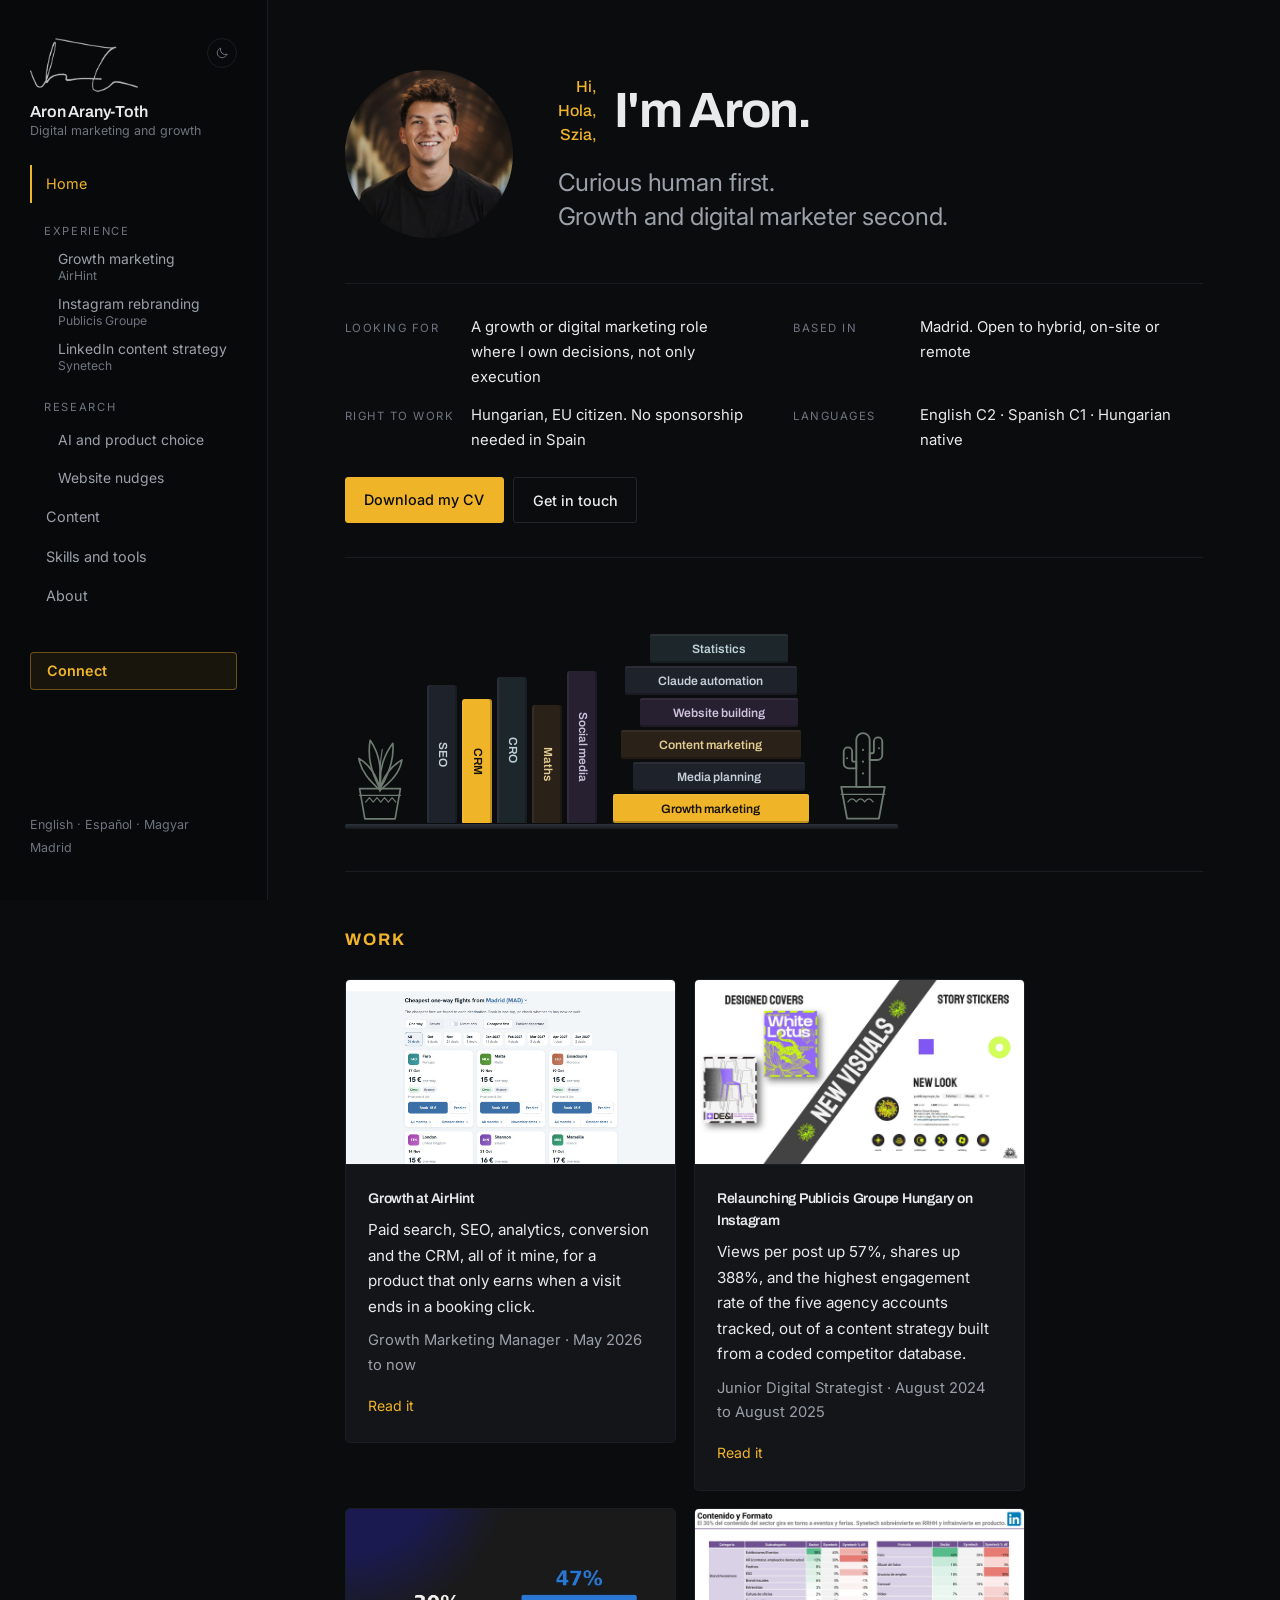
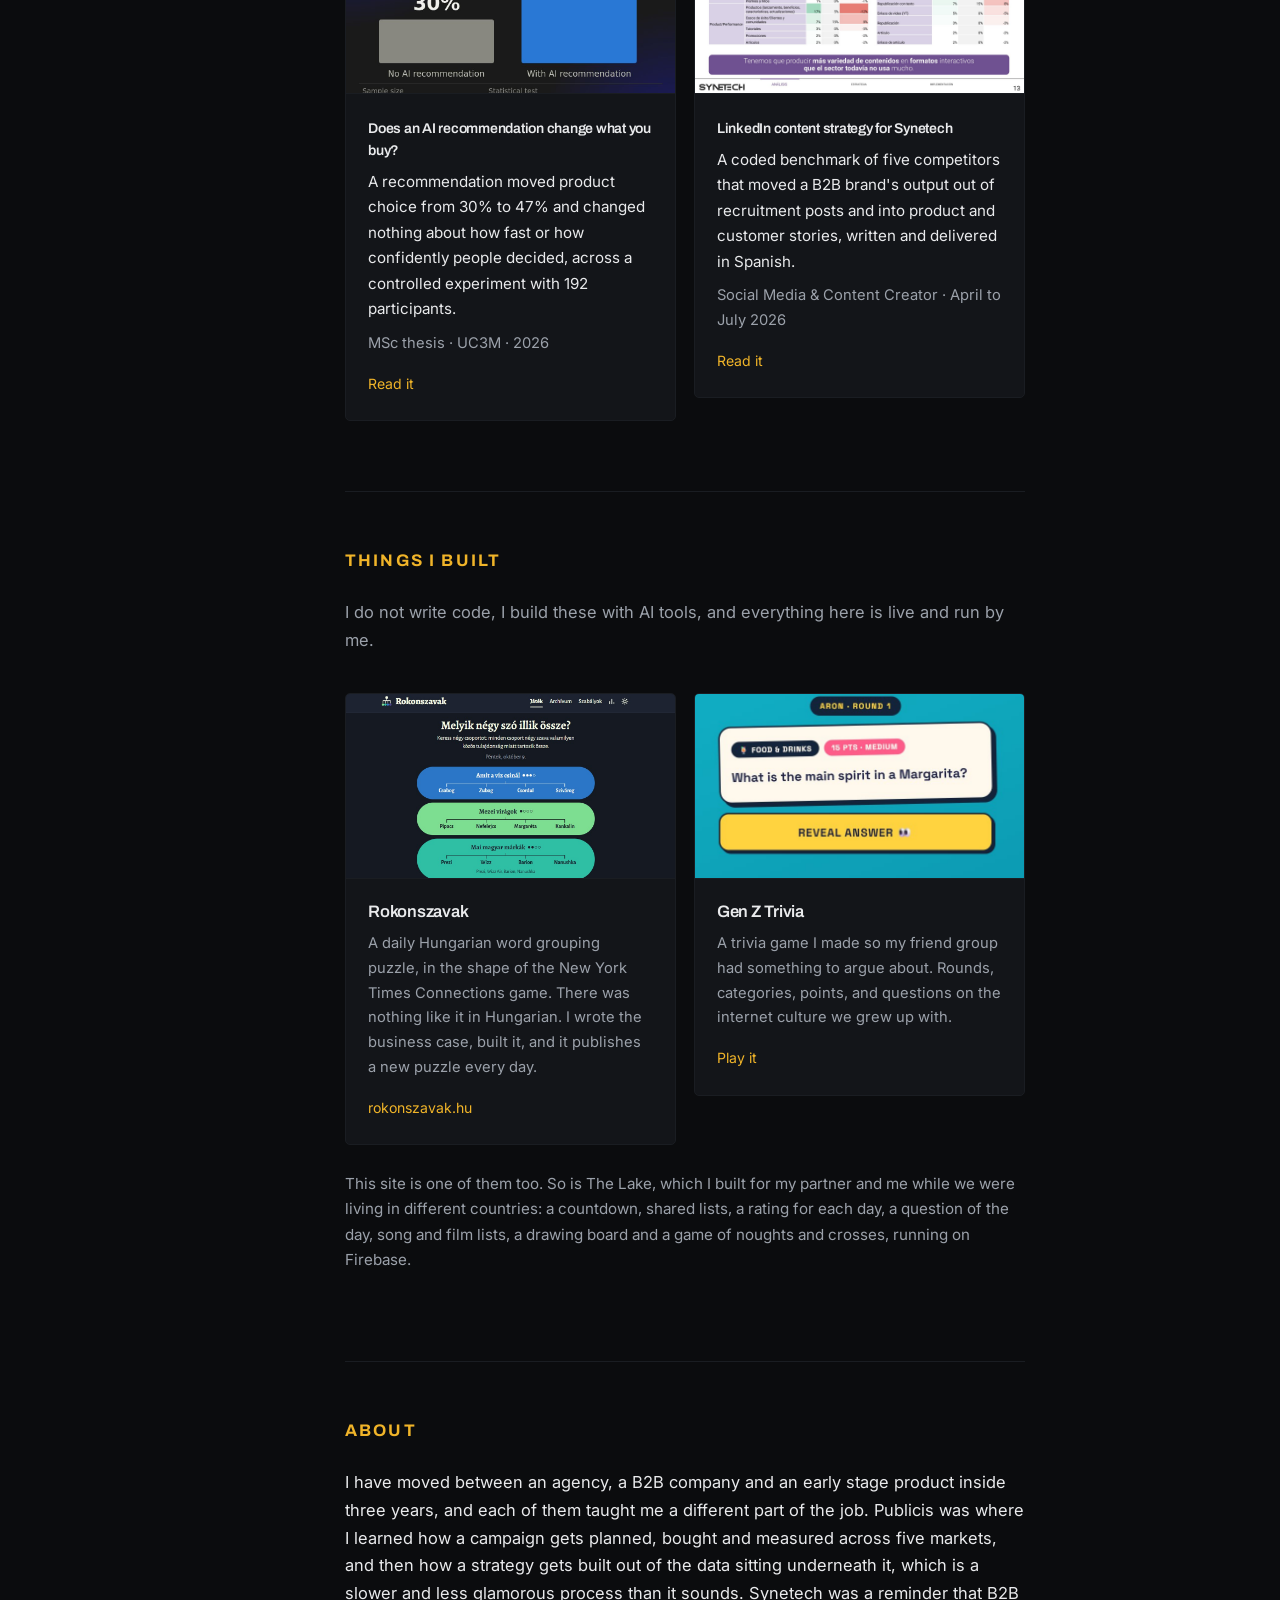
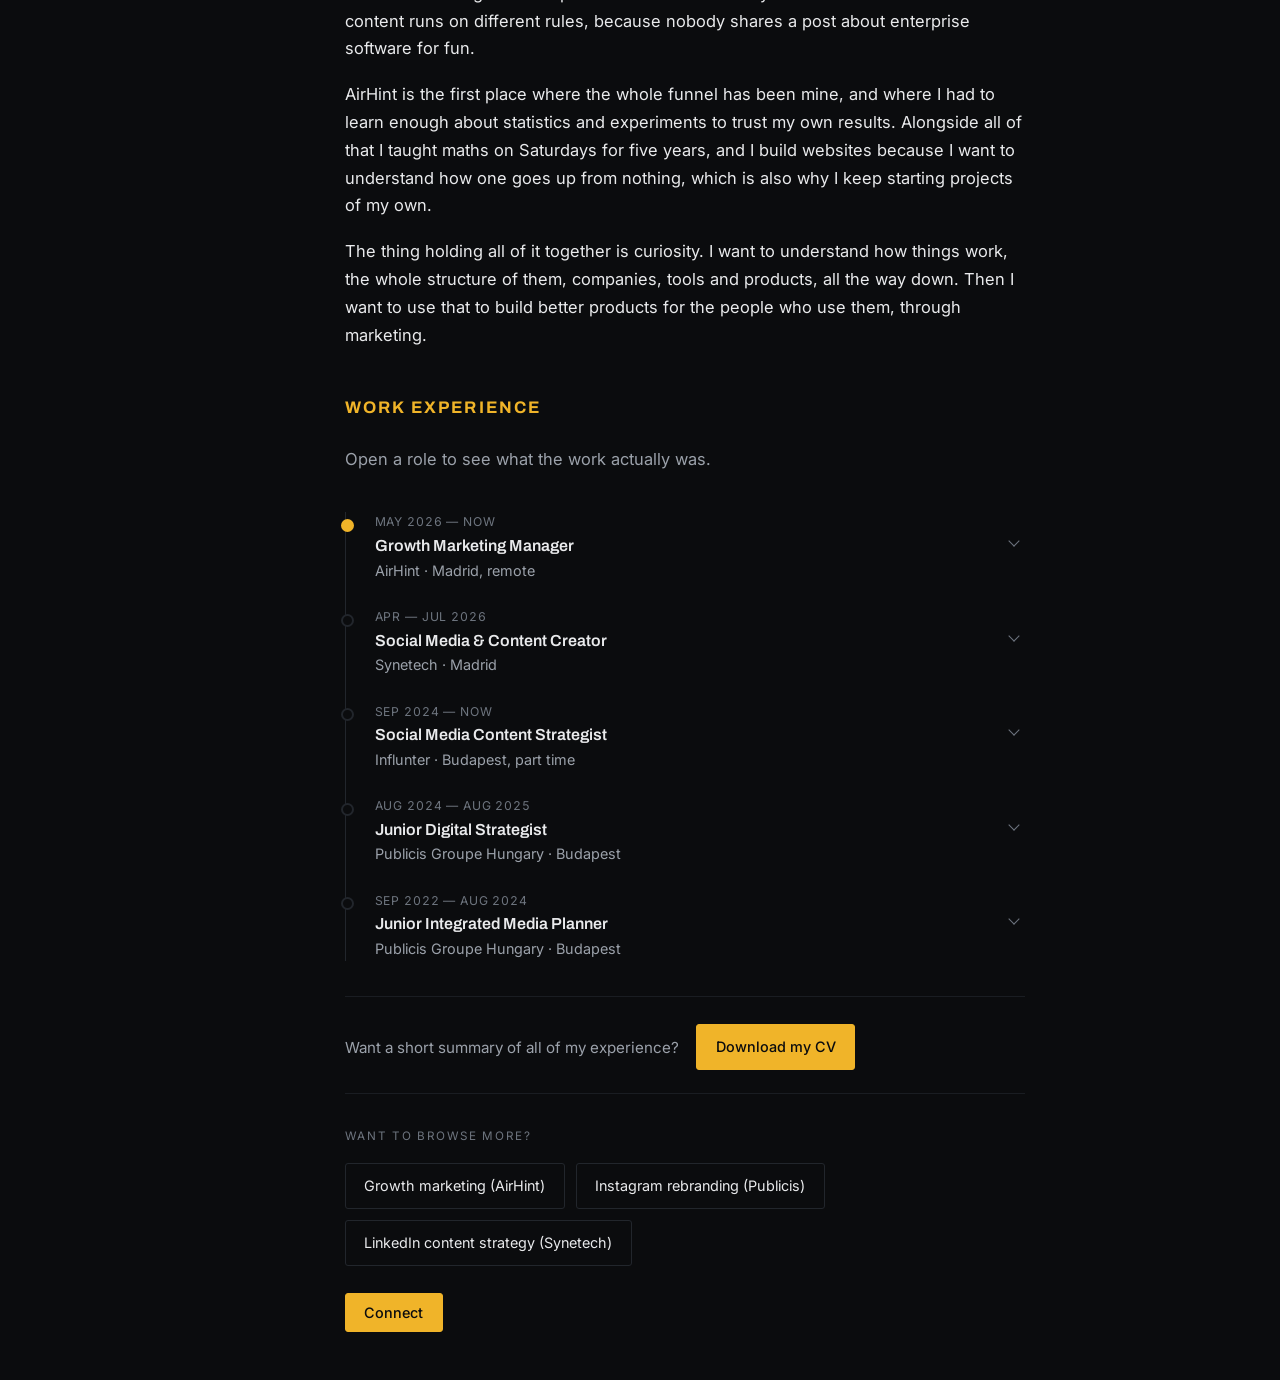
==== commit 6aef84ba: "Initial commit" ====
--- a/index.html
+++ b/index.html
@@ -19,10 +19,10 @@
 <aside class="sidebar">
   <div class="side-top">
     <img class="signature" src="assets/signature.png" alt="">
-    <div class="side-name">
+    <a class="side-name" href="index.html">
       <strong>Aron Arany-Toth</strong>
       <span>Digital marketing and growth</span>
-    </div>
+    </a>
     <button class="theme-toggle" type="button" data-theme-toggle title="Switch to light mode" aria-label="Switch to light mode">
       <svg class="icon-moon" viewBox="0 0 24 24" aria-hidden="true" xmlns="http://www.w3.org/2000/svg">
         <path d="M20.4 14.3A8.5 8.5 0 0 1 9.7 3.6a8.5 8.5 0 1 0 10.7 10.7Z"/>
@@ -33,9 +33,13 @@
       </svg>
       <span class="sr-only theme-label">Light</span>
     </button>
-  </div>
-
-  <nav class="nav" aria-label="Pages">
+    <button class="menu-btn" type="button" data-menu-toggle aria-expanded="false" aria-controls="sidenav" aria-label="Open menu">
+      <span class="bars" aria-hidden="true"><span></span><span></span><span></span></span>
+    </button>
+  </div>
+
+  <div class="side-panel" id="sidenav">
+    <nav class="nav" aria-label="Pages">
     <a href="index.html" class="active">Home</a>
     <p class="nav-group">Experience</p>
     <a href="airhint.html" class="navsub two"><span class="n1">Growth marketing</span><span class="n2">AirHint</span></a>
@@ -47,15 +51,17 @@
     <a href="content.html">Content</a>
     <a href="skills.html">Skills and tools</a>
     <a href="about.html">About</a>
-  </nav>
-
-  <button class="nav-connect" type="button" data-connect>Connect</button>
-
-  <div class="side-bottom">
-    <p>English · Español · Magyar</p>
-    <p>Madrid</p>
+    </nav>
+
+    <button class="nav-connect" type="button" data-connect>Connect</button>
+
+    <div class="side-bottom">
+      <p>English · Español · Magyar</p>
+      <p>Madrid</p>
+    </div>
   </div>
 </aside>
+<div class="scrim" data-menu-close hidden></div>
 
 <main id="main">
 
@@ -301,10 +307,20 @@
 
 <nav class="onward" aria-label="More pages">
   <p class="onward-label">Want to browse more?</p>
-  <div class="onward-links">
+  <div class="onward-links desk-only">
     <a href="airhint.html">Growth marketing (AirHint)</a>
     <a href="publicis.html">Instagram rebranding (Publicis)</a>
     <a href="synetech.html">LinkedIn content strategy (Synetech)</a>
+  </div>
+  <div class="onward-links mob-only">
+    <a href="airhint.html">Growth marketing (AirHint)</a>
+    <a href="publicis.html">Instagram rebranding (Publicis)</a>
+    <a href="synetech.html">LinkedIn content strategy (Synetech)</a>
+    <a href="research.html">AI and product choice (research)</a>
+    <a href="research-booking.html">Website nudges (research)</a>
+    <a href="content.html">Content</a>
+    <a href="skills.html">Skills and tools</a>
+    <a href="about.html">About</a>
   </div>
 </nav>
 <footer class="pagefoot">
--- a/style.css
+++ b/style.css
@@ -122,6 +122,11 @@
 .sidebar::-webkit-scrollbar-thumb { background: var(--line); border-radius: 3px; }
 .sidebar::-webkit-scrollbar-track { background: transparent; }
 
+.side-name { color: inherit; }
+.side-name:hover { text-decoration: none; }
+.side-name:hover strong { color: var(--accent); }
+.side-name strong { transition: color .18s ease; }
+
 .side-top { position: relative; display: flex; flex-direction: column; align-items: flex-start; gap: .7rem; margin-bottom: .6rem; }
 
 .signature {
@@ -297,12 +302,12 @@
 }
 
 .hero-head {
-  font-family: var(--f-display);
-  font-weight: 700;
-  font-size: clamp(1.45rem, 2.7vw, 2.05rem);
-  line-height: 1.3;
-  letter-spacing: -.02em;
-  color: var(--text);
+  font-family: var(--f-body);
+  font-weight: 400;
+  font-size: clamp(1.18rem, 2vw, 1.52rem);
+  line-height: 1.42;
+  letter-spacing: -.005em;
+  color: var(--text-dim);
   margin: 0;
   text-wrap: balance;
 }
@@ -906,6 +911,12 @@
 .pagefoot p { margin: 0; }
 
 /* ---------------- RESPONSIVE ---------------- */
+
+/* ---------------- MOBILE MENU ---------------- */
+
+.side-panel { display: contents; }
+.menu-btn, .scrim { display: none; }
+.onward-links.mob-only { display: none; }
 
 /* ---------------- THEME TOGGLE ---------------- */
 
@@ -1139,54 +1150,126 @@
 :root[data-theme="light"] .tag.prod { background: rgba(85, 91, 100, .12); }
 
 @media (max-width: 900px) {
+
+  /* ---- top bar: name, theme, hamburger. Nothing else is on show. ---- */
   .sidebar {
     position: sticky;
     top: 0; bottom: auto;
     width: 100%;
     flex-direction: row;
     align-items: center;
-    gap: 1.2rem;
-    padding: .85rem 1rem;
+    gap: .6rem;
+    padding: .7rem 1rem;
     border-right: 0;
     border-bottom: 1px solid var(--line-soft);
-    overflow-x: auto;
-    scrollbar-width: none;
+    overflow: visible;
+    background: var(--bg-sink);
   }
-  .sidebar::-webkit-scrollbar { display: none; }
-
-  .side-top { flex-shrink: 0; flex-direction: row; align-items: center; gap: .7rem; margin-bottom: 0; }
+
+  .side-top {
+    position: static;
+    flex: 1 1 auto;
+    flex-direction: row;
+    align-items: center;
+    gap: .7rem;
+    margin-bottom: 0;
+    min-width: 0;
+  }
   .side-name span { display: none; }
-  .side-name strong { font-size: .9rem; white-space: nowrap; }
+  .side-name strong { font-size: .95rem; white-space: nowrap; }
   .signature { display: none; }
 
-  .nav-connect { margin-top: 0; flex-shrink: 0; white-space: nowrap; padding: .4rem .9rem; font-size: .85rem; }
-
-  .nav { flex-direction: row; gap: .3rem; }
+  .theme-toggle { position: static; margin-left: auto; flex-shrink: 0; }
+
+  .menu-btn {
+    display: grid;
+    place-items: center;
+    width: 36px; height: 32px;
+    flex-shrink: 0;
+    background: transparent;
+    border: 1px solid var(--line-soft);
+    border-radius: 6px;
+    color: var(--text);
+    cursor: pointer;
+  }
+  .menu-btn .bars { display: block; width: 17px; }
+  .menu-btn .bars span {
+    display: block;
+    height: 1.7px;
+    background: currentColor;
+    border-radius: 2px;
+    transition: transform .22s ease, opacity .18s ease;
+  }
+  .menu-btn .bars span + span { margin-top: 4px; }
+  .menu-btn[aria-expanded="true"] { color: var(--accent); border-color: var(--accent-dim); }
+  .menu-btn[aria-expanded="true"] .bars span:nth-child(1) { transform: translateY(5.7px) rotate(45deg); }
+  .menu-btn[aria-expanded="true"] .bars span:nth-child(2) { opacity: 0; }
+  .menu-btn[aria-expanded="true"] .bars span:nth-child(3) { transform: translateY(-5.7px) rotate(-45deg); }
+
+  /* ---- the drawer ---- */
+  .side-panel {
+    display: block;
+    position: absolute;
+    top: 100%; left: 0; right: 0;
+    background: var(--bg-sink);
+    border-bottom: 1px solid var(--line);
+    padding: .4rem 1rem 1.3rem;
+    max-height: calc(100vh - 100%);
+    overflow-y: auto;
+    transform-origin: top;
+    box-shadow: 0 18px 40px -18px rgba(0,0,0,.6);
+    z-index: 12;
+  }
+  .side-panel[hidden] { display: none !important; }
+
+  .scrim {
+    display: block;
+    position: fixed;
+    inset: 0;
+    background: rgba(5, 6, 8, .5);
+    z-index: 9;
+  }
+  .scrim[hidden] { display: none !important; }
+
+  .nav { flex-direction: column; gap: 0; }
   .nav a {
-    white-space: nowrap;
-    padding: .3rem .6rem;
-    border-left: 0;
-    border-bottom: 2px solid transparent;
-    font-size: .85rem;
+    padding: .62rem .85rem;
+    border-left: 2px solid transparent;
+    border-bottom: 0;
+    font-size: .97rem;
   }
-  .nav a.active { border-left: 0; border-bottom-color: var(--accent); }
-  .nav a.navsub { padding-left: .6rem; font-size: .85rem; }
-  .nav-group { display: none; }
-
+  .nav a.active { border-left-color: var(--accent); border-bottom: 0; }
+  .nav a.navsub { padding-left: 1.6rem; font-size: .93rem; }
+  .nav a.navsub.two { padding-top: .45rem; padding-bottom: .45rem; }
+  .nav-group { display: block; margin: .9rem 0 .25rem; }
+
+  .nav-connect { margin-top: 1rem; width: 100%; }
+  .side-bottom { display: block; margin-top: 1.2rem; padding-top: .9rem; border-top: 1px solid var(--line-soft); }
+
+  /* ---- the foot block carries the whole site, since the menu is hidden ---- */
+  .onward-links.desk-only { display: none; }
+  .onward-links.mob-only { display: flex; flex-direction: column; gap: .5rem; }
+  .onward-links.mob-only a { width: 100%; }
+
+  /* ---- hero: greeting beside the photo, headline underneath ---- */
   .hero {
-    flex-direction: column;
-    align-items: flex-start;
-    gap: 1.5rem;
-    padding: 2.6rem 0 2.4rem;
+    display: grid;
+    grid-template-columns: auto 1fr;
+    grid-template-areas: "photo greet" "head head";
+    align-items: center;
+    column-gap: 1.1rem;
+    row-gap: 1.4rem;
+    padding: 2.4rem 0 2.2rem;
   }
-  .hero-photo { width: 124px; height: 124px; }
+  .hero-photo { grid-area: photo; width: 104px; height: 104px; }
+  .hero-text { display: contents; }
+  .greet { grid-area: greet; margin-bottom: 0; gap: .75rem; min-width: 0; }
+  .greet-langs { font-size: .85rem; line-height: 1.45; }
+  .greet-name { font-size: clamp(1.7rem, 9vw, 2.3rem); }
+  .hero-head { grid-area: head; font-size: 1.1rem; }
+
   .facts dl > div { grid-template-columns: 1fr; gap: .1rem; }
   .facts dl { gap: 1rem; }
-  .greet-langs { font-size: .92rem; }
-
-  .side-bottom { display: none; }
-  .sidebar { overflow-y: auto; }
-  .theme-toggle { position: static; margin-left: .3rem; }
 
   main { margin-left: 0; padding: 0 1rem; }
 
@@ -1200,9 +1283,8 @@
   .statrow strong { font-size: 1.45rem; }
   .kicker { font-size: 1rem; padding-left: .85rem; }
   .hero-stat { flex-direction: column; align-items: flex-start; gap: .8rem; }
-  .shelf { overflow-x: auto; scrollbar-width: none; padding-bottom: 2px; }
+  .shelf { overflow-x: auto; scrollbar-width: none; padding-bottom: 2px; width: auto; }
   .shelf::-webkit-scrollbar { display: none; }
-  .shelf { width: auto; }
   .shelf-row { width: max-content; gap: 10px; }
   .shelf-board { width: 100%; }
   .plant { width: 46px; }
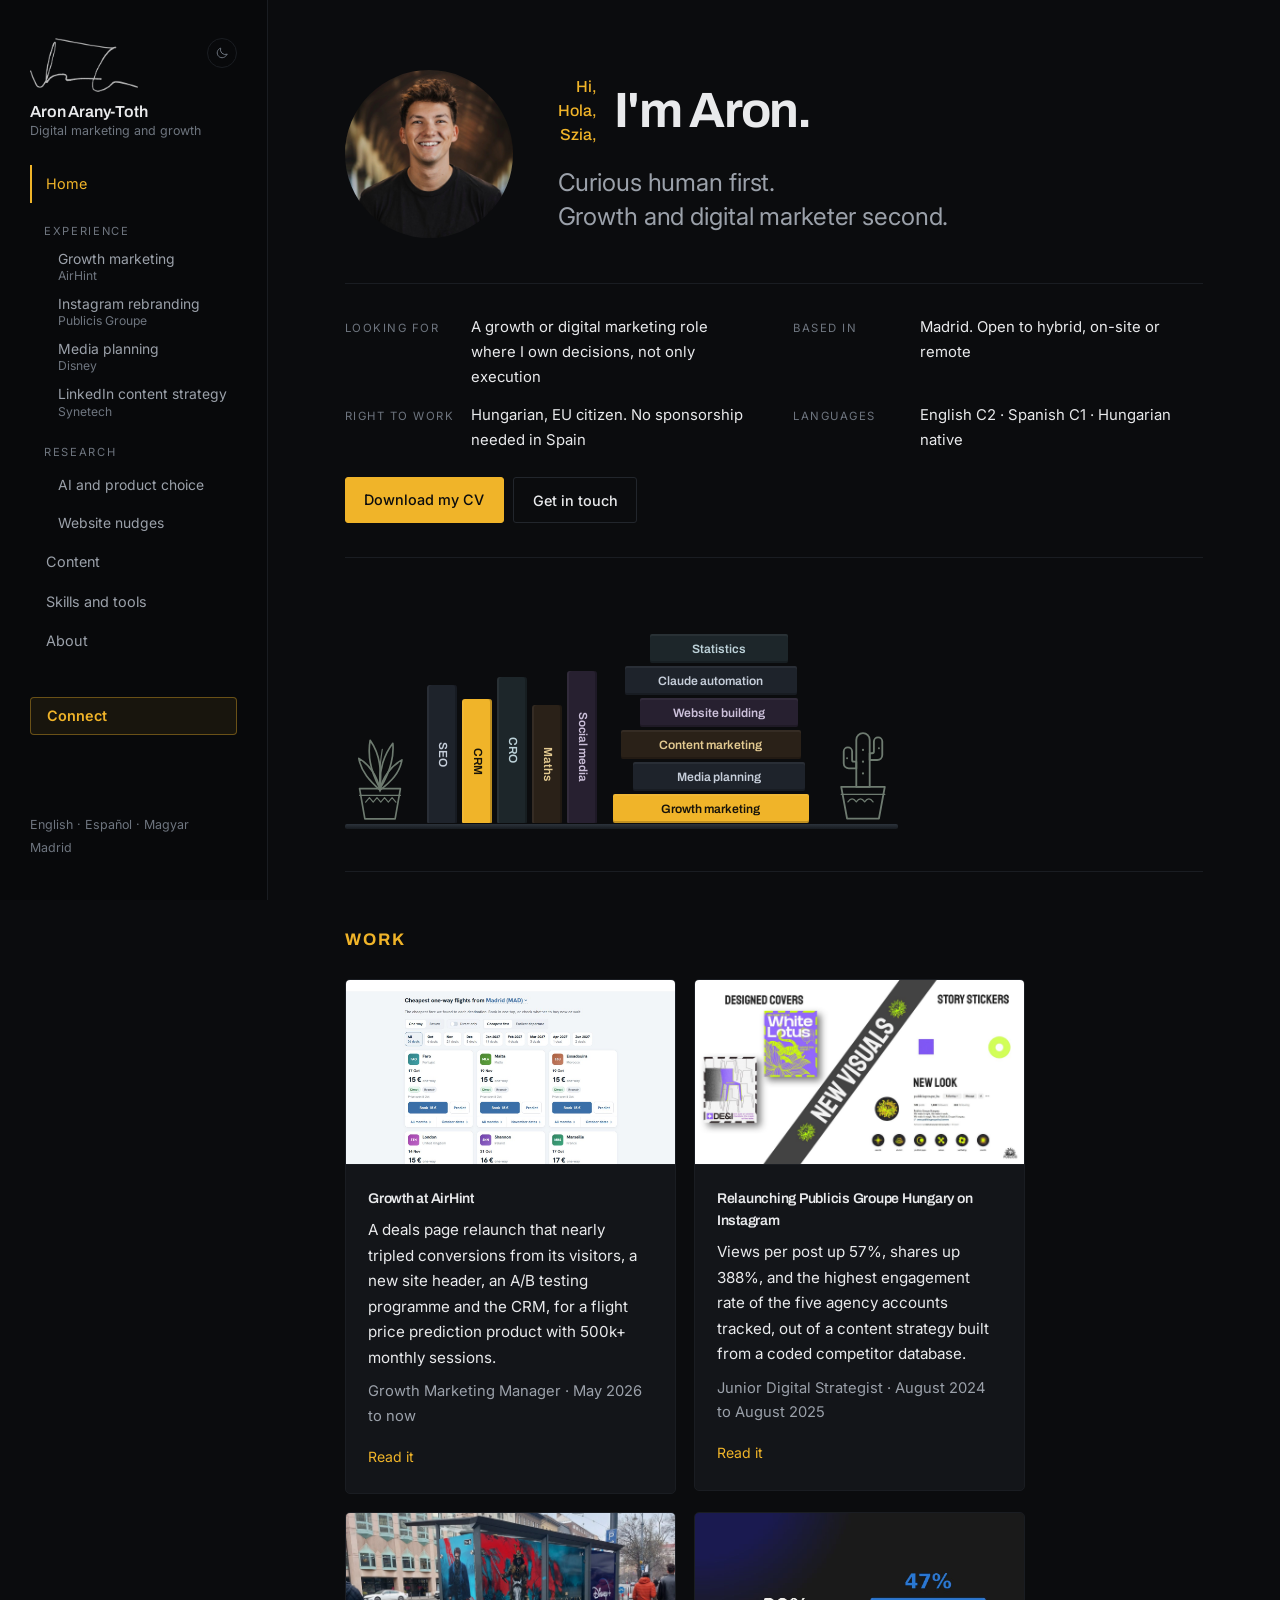
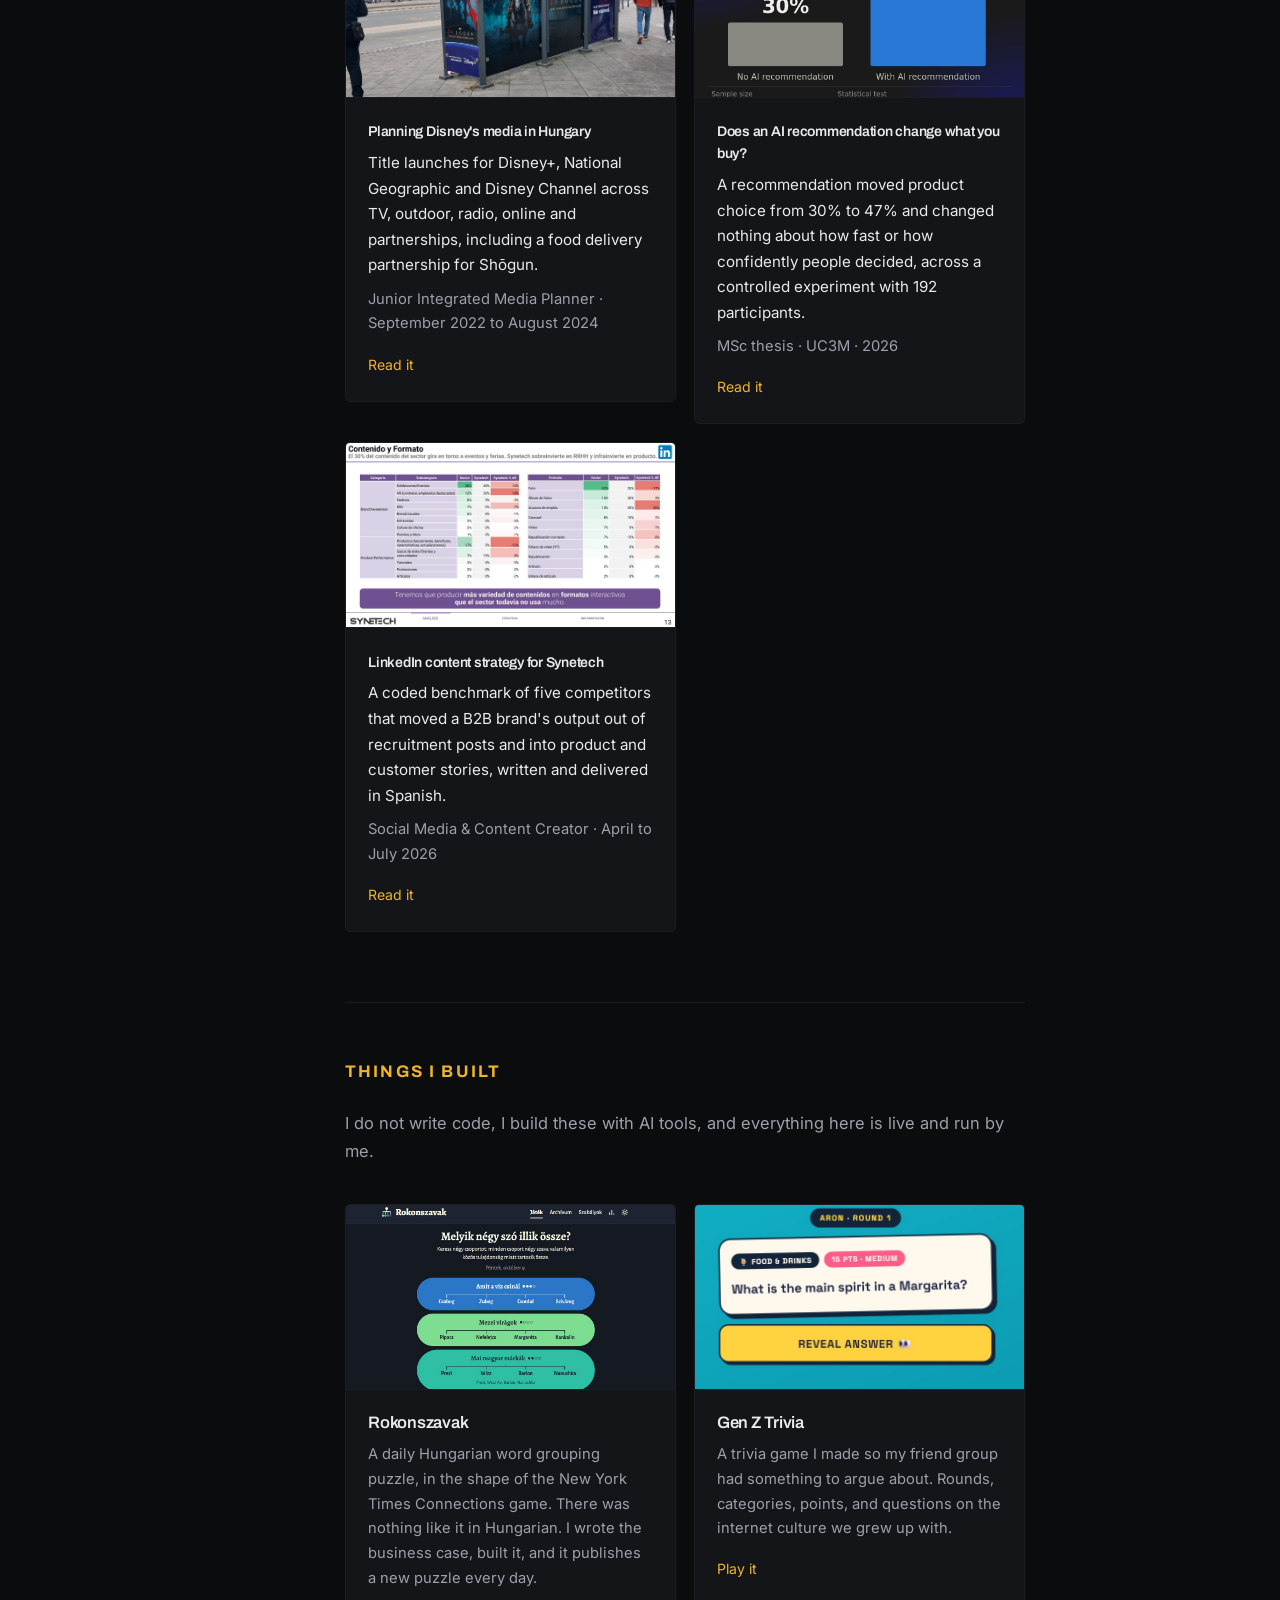
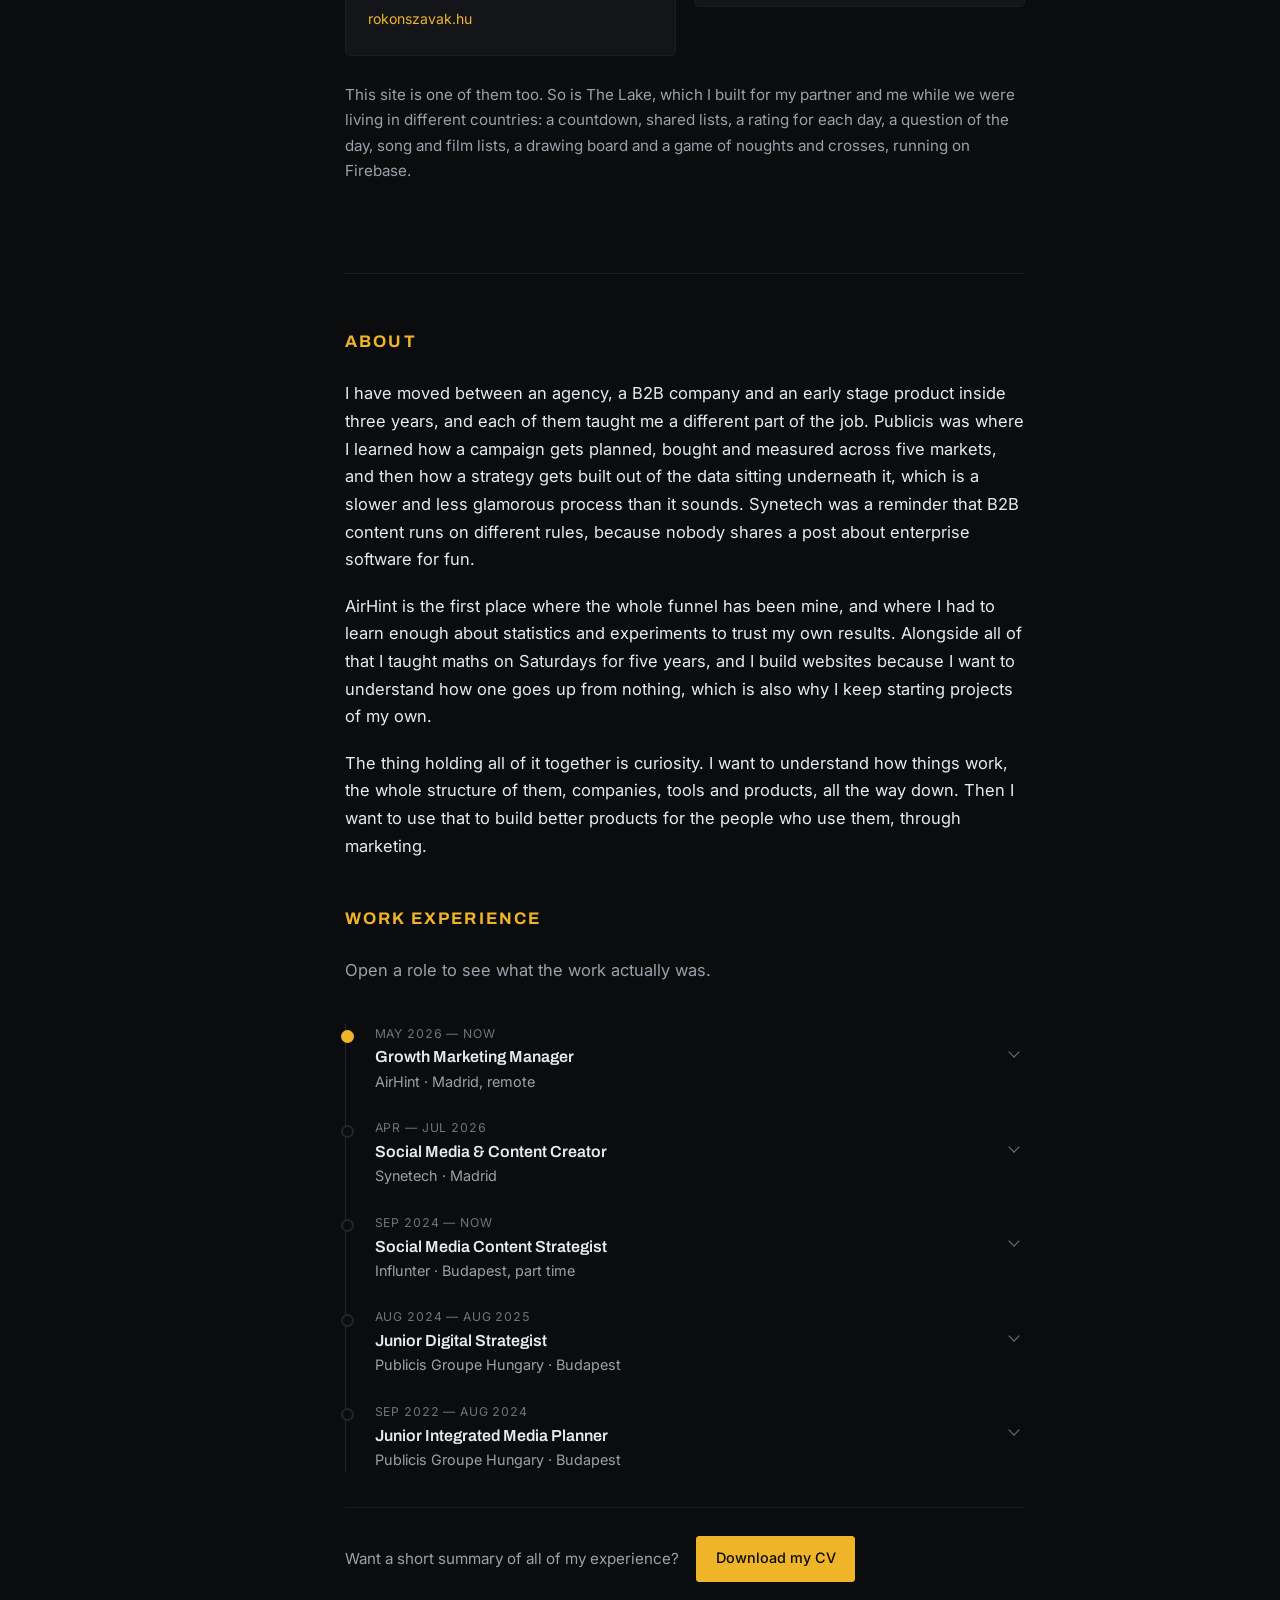
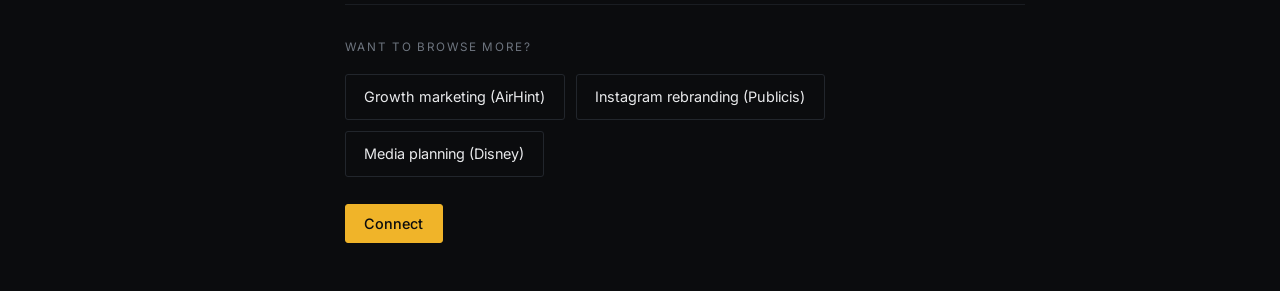
==== commit ba0b7f8e: "Add Disney case study, update AirHint page Co-Authored-By: Claude Opus 5.5 <noreply@anthropic.com>" ====
--- a/index.html
+++ b/index.html
@@ -44,6 +44,7 @@
     <p class="nav-group">Experience</p>
     <a href="airhint.html" class="navsub two"><span class="n1">Growth marketing</span><span class="n2">AirHint</span></a>
     <a href="publicis.html" class="navsub two"><span class="n1">Instagram rebranding</span><span class="n2">Publicis Groupe</span></a>
+    <a href="disney.html" class="navsub two"><span class="n1">Media planning</span><span class="n2">Disney</span></a>
     <a href="synetech.html" class="navsub two"><span class="n1">LinkedIn content strategy</span><span class="n2">Synetech</span></a>
     <p class="nav-group">Research</p>
     <a href="research.html" class="navsub">AI and product choice</a>
@@ -143,7 +144,7 @@
       </a>
       <div class="card-body">
         <h3><a href="airhint.html">Growth at AirHint</a></h3>
-        <p class="card-lead">Paid search, SEO, analytics, conversion and the CRM, all of it mine, for a product that only earns when a visit ends in a booking click.</p>
+        <p class="card-lead">A deals page relaunch that nearly tripled conversions from its visitors, a new site header, an A/B testing programme and the CRM, for a flight price prediction product with 500k+ monthly sessions.</p>
         <p class="card-meta">Growth Marketing Manager · May 2026 to now</p>
         <a href="airhint.html">Read it</a>
       </div>
@@ -158,6 +159,18 @@
         <p class="card-lead">Views per post up 57%, shares up 388%, and the highest engagement rate of the five agency accounts tracked, out of a content strategy built from a coded competitor database.</p>
         <p class="card-meta">Junior Digital Strategist · August 2024 to August 2025</p>
         <a href="publicis.html">Read it</a>
+      </div>
+    </article>
+
+    <article class="card">
+      <a class="thumb wide" href="disney.html">
+        <img src="assets/disney/shogun-shelter.jpg" alt="A Budapest bus shelter fully wrapped for the Shōgun launch on Disney+">
+      </a>
+      <div class="card-body">
+        <h3><a href="disney.html">Planning Disney's media in Hungary</a></h3>
+        <p class="card-lead">Title launches for Disney+, National Geographic and Disney Channel across TV, outdoor, radio, online and partnerships, including a food delivery partnership for Shōgun.</p>
+        <p class="card-meta">Junior Integrated Media Planner · September 2022 to August 2024</p>
+        <a href="disney.html">Read it</a>
       </div>
     </article>
 
@@ -233,10 +246,9 @@
           <span class="tl-org">AirHint &middot; Madrid, remote</span>
         </summary>
         <ul class="tl-points">
-          <li>Google Ads search campaigns in English, Spanish and Portuguese.</li>
-          <li>SEO, and daily traffic analysis in Google Analytics and Search Console, including the work on where the site&rsquo;s AI referral traffic comes from and why it converts four times better than average.</li>
-          <li>Conversion analysis and A/B tests in GrowthBook.</li>
-          <li>The CRM and email lifecycle I am building in Brevo.</li>
+          <li>Relaunched the deals page. Conversions from its visitors nearly tripled, and their share of all conversions went from 3.3% to 7.7%.</li>
+          <li>A new site header and How it works page, A/B tests in GrowthBook, and the analysis of why the site&rsquo;s AI referral traffic converts four times better than average.</li>
+          <li>The CRM and email programme in Brevo, B2B partnerships, and the yearly growth plan.</li>
         </ul>
         <p class="tl-link"><a href="airhint.html">Read the case study</a></p>
       </details>
@@ -290,10 +302,11 @@
           <span class="tl-org">Publicis Groupe Hungary &middot; Budapest</span>
         </summary>
         <ul class="tl-points">
-          <li>Planned and monitored integrated campaigns across digital (local, social, programmatic), television, out of home, radio and partnerships, the largest of them carrying a yearly budget over &euro;4M.</li>
+          <li>Planned and monitored integrated campaigns across digital (local, social, programmatic), television, out of home, radio and partnerships, with budgets of several million euros a year.</li>
           <li>Clients: Disney, Disney+, National Geographic, Disney Channel, Lindt, Diageo and Spin Master, planned and tracked in Excel.</li>
           <li>Ad serving and audience research in Campaign Manager, AdReal, Gemius, Kantar and TGI, with the work tracked in Jira.</li>
         </ul>
+        <p class="tl-link"><a href="disney.html">Read the case study</a></p>
       </details>
     </li>
   </ol>
@@ -310,11 +323,12 @@
   <div class="onward-links desk-only">
     <a href="airhint.html">Growth marketing (AirHint)</a>
     <a href="publicis.html">Instagram rebranding (Publicis)</a>
-    <a href="synetech.html">LinkedIn content strategy (Synetech)</a>
+    <a href="disney.html">Media planning (Disney)</a>
   </div>
   <div class="onward-links mob-only">
     <a href="airhint.html">Growth marketing (AirHint)</a>
     <a href="publicis.html">Instagram rebranding (Publicis)</a>
+    <a href="disney.html">Media planning (Disney)</a>
     <a href="synetech.html">LinkedIn content strategy (Synetech)</a>
     <a href="research.html">AI and product choice (research)</a>
     <a href="research-booking.html">Website nudges (research)</a>
--- a/style.css
+++ b/style.css
@@ -1298,3 +1298,5 @@
   * { transition: none !important; animation: none !important; }
   .book, .flat { opacity: 1; transform: none; }
 }
+
+.fig-narrow { max-width: 420px; }
